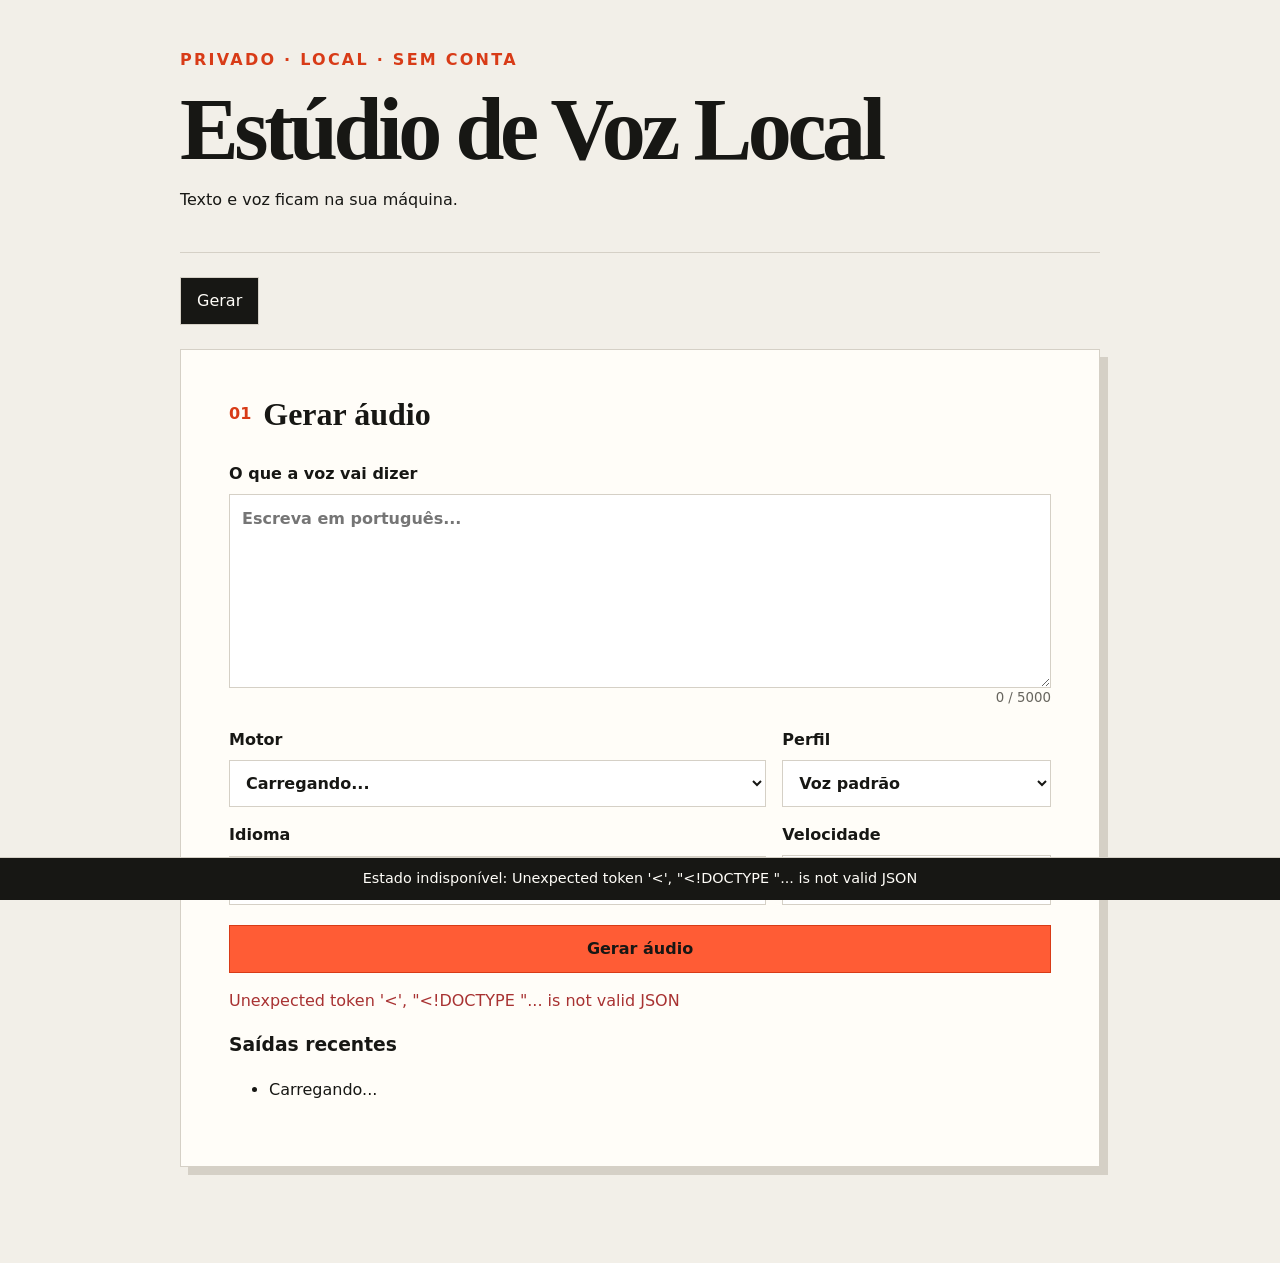
==== web/index.html @ 461edc75 "feat(fatia 1): gerar audio com escolha de motor" ====
<!doctype html>
<html lang="pt-BR">
  <head>
    <meta charset="utf-8">
    <meta name="viewport" content="width=device-width, initial-scale=1">
    <title>Estúdio de Voz Local</title>
    <link rel="stylesheet" href="/web/estilo.css">
  </head>
  <body>
    <main>
      <header>
        <p class="rotulo">PRIVADO · LOCAL · SEM CONTA</p>
        <h1>Estúdio de Voz Local</h1>
        <p>Texto e voz ficam na sua máquina.</p>
      </header>
      <nav id="navegacao" aria-label="Áreas do estúdio"></nav>
      <div id="areas"></div>
    </main>
    <footer id="rodape">Consultando o estado da máquina...</footer>
    <script>window.AREAS = window.AREAS || {};</script>
    <script src="/web/gerar.js" defer></script>
    <script src="/web/app.js" defer></script>
  </body>
</html>
---- web/estilo.css ----
:root {
  --fundo: #f2efe8;
  --papel: #fffdf8;
  --texto: #171714;
  --muted: #68665f;
  --linha: #d5d0c6;
  --destaque: #ff5c35;
  --destaque-escuro: #d83b17;
  --ok: #237a57;
  --erro: #a83232;
}

* { box-sizing: border-box; }
body { margin: 0; background: var(--fundo); color: var(--texto); font: 16px/1.5 system-ui, sans-serif; }
main { width: min(920px, calc(100% - 32px)); margin: 48px auto 96px; }
header { border-bottom: 1px solid var(--linha); padding-bottom: 24px; }
h1 { margin: 4px 0; font: 700 clamp(2.4rem, 8vw, 5.5rem)/.95 Georgia, serif; letter-spacing: -.05em; }
h2 { margin: 0; font: 700 2rem/1 Georgia, serif; }
.rotulo { color: var(--destaque-escuro); font-weight: 800; letter-spacing: .14em; }
nav { display: flex; gap: 8px; margin: 24px 0; overflow-x: auto; }
button { border: 1px solid var(--linha); background: transparent; padding: 11px 16px; cursor: pointer; font: inherit; }
nav button.ativo { background: var(--texto); color: var(--papel); }
.painel { background: var(--papel); border: 1px solid var(--linha); padding: clamp(20px, 5vw, 48px); box-shadow: 8px 8px 0 var(--linha); }
.titulo-area { display: flex; align-items: center; gap: 12px; margin-bottom: 32px; }
.titulo-area span { color: var(--destaque-escuro); font-weight: 800; }
label { display: grid; gap: 8px; font-weight: 700; }
textarea, select, input { width: 100%; border: 1px solid var(--linha); background: white; color: var(--texto); padding: 12px; font: inherit; }
textarea:focus, select:focus, input:focus, button:focus { outline: 3px solid color-mix(in srgb, var(--destaque) 35%, transparent); outline-offset: 2px; }
.linha { display: flex; justify-content: flex-end; color: var(--muted); }
.grade { display: grid; grid-template-columns: 2fr 1fr; gap: 16px; margin: 20px 0; }
.primario { width: 100%; border-color: var(--destaque-escuro); background: var(--destaque); color: var(--texto); font-weight: 800; }
.primario:disabled { opacity: .5; cursor: wait; }
audio { width: 100%; margin-top: 16px; }
#saidas { padding: 0; list-style: none; color: var(--muted); }
footer { position: fixed; inset: auto 0 0; border-top: 1px solid var(--linha); background: var(--texto); color: var(--papel); padding: 10px 24px; text-align: center; font-size: .9rem; }
.erro { color: var(--erro); }
.ok { color: var(--ok); }
@media (max-width: 600px) { .grade { grid-template-columns: 1fr; } main { margin-top: 24px; } }
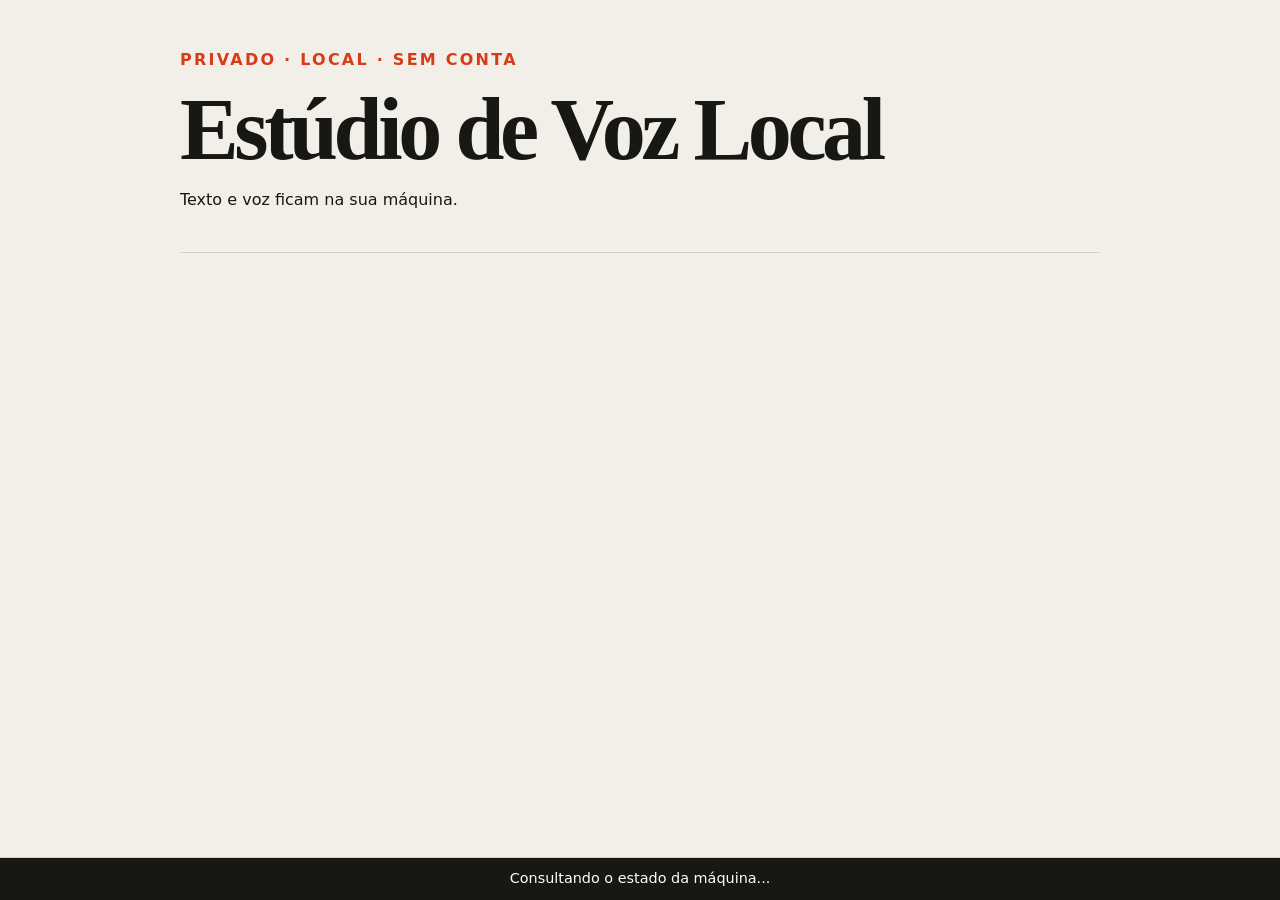
==== commit 657fb86e: "feat(integracao): liga os cinco routers das fatias e monta a tela unica com as sete areas" ====
--- a/web/index.html
+++ b/web/index.html
@@ -5,6 +5,7 @@
     <meta name="viewport" content="width=device-width, initial-scale=1">
     <title>Estúdio de Voz Local</title>
     <link rel="stylesheet" href="/web/estilo.css">
+    <link rel="stylesheet" href="/web/estilo-config.css">
   </head>
   <body>
     <main>
@@ -17,8 +18,14 @@
       <div id="areas"></div>
     </main>
     <footer id="rodape">Consultando o estado da máquina...</footer>
-    <script>window.AREAS = window.AREAS || {};</script>
+    <script>window.AREAS = window.AREAS || [];</script>
     <script src="/web/gerar.js" defer></script>
+    <script src="/web/clonar.js" defer></script>
+    <script src="/web/comparar.js" defer></script>
+    <script src="/web/desenhar.js" defer></script>
+    <script src="/web/transcrever.js" defer></script>
+    <script src="/web/agente.js" defer></script>
+    <script src="/web/config.js" defer></script>
     <script src="/web/app.js" defer></script>
   </body>
 </html>
--- a/web/estilo-config.css
+++ b/web/estilo-config.css
@@ -0,0 +1,49 @@
+.area-config {
+  display: grid;
+  gap: 1.25rem;
+}
+
+.config-grade {
+  display: grid;
+  grid-template-columns: repeat(auto-fit, minmax(13rem, 1fr));
+  gap: 0.75rem;
+}
+
+.config-grade > div,
+.config-licencas {
+  padding: 1rem;
+  border: 1px solid currentColor;
+  border-radius: 0.75rem;
+}
+
+.config-grade span,
+.config-grade strong {
+  display: block;
+}
+
+.config-grade span {
+  margin-bottom: 0.35rem;
+  opacity: 0.72;
+}
+
+.config-abrir {
+  width: 100%;
+  min-height: 3.5rem;
+  padding: 1rem;
+  border: 0;
+  border-radius: 0.75rem;
+  font: inherit;
+  font-weight: 800;
+  cursor: pointer;
+}
+
+.config-aviso,
+.config-licencas p {
+  margin: 0;
+}
+
+.config-lista-licencas {
+  display: grid;
+  gap: 0.5rem;
+  margin-bottom: 1rem;
+}
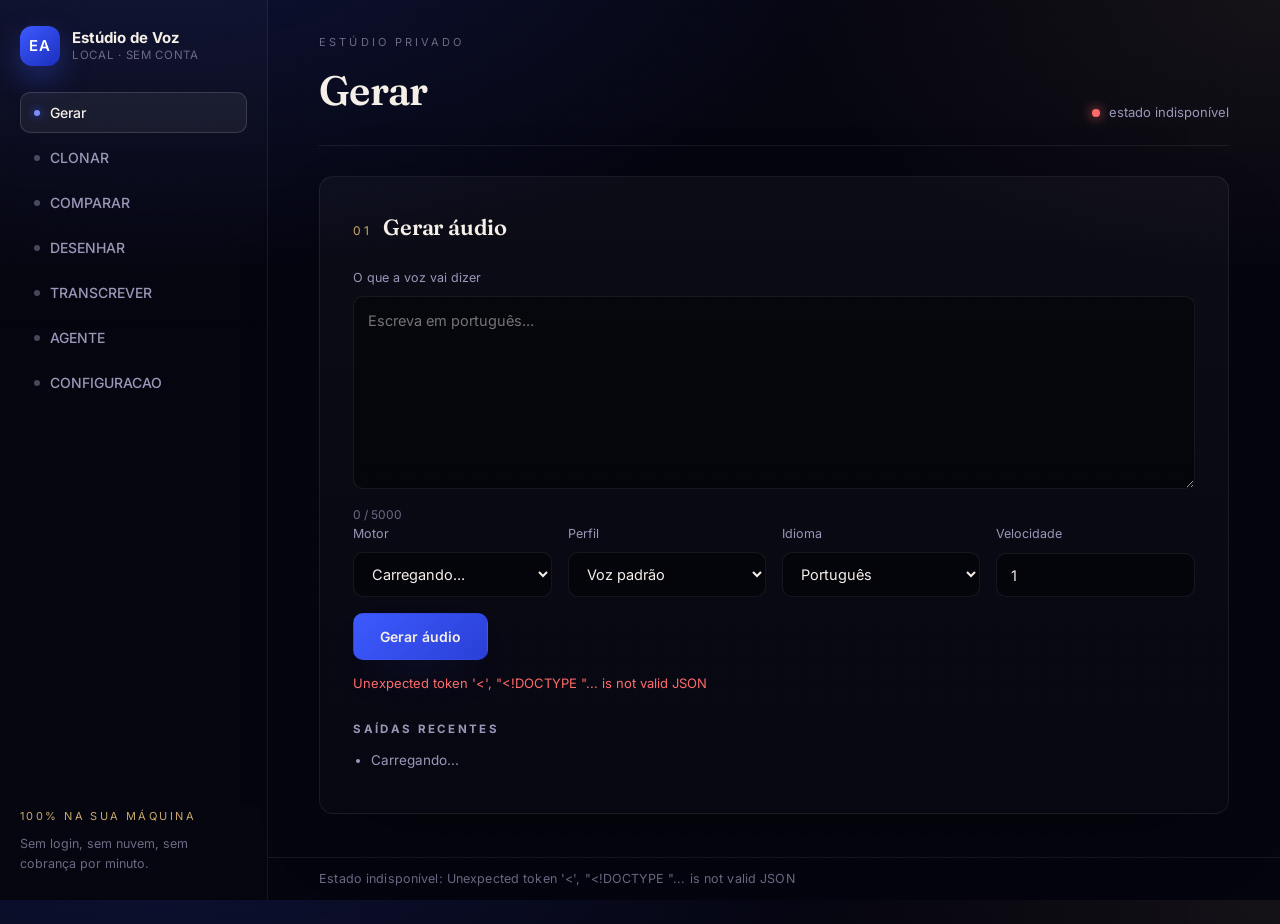
==== commit 21b8f5be: "feat(interface): visual de estudio escuro e lista de vozes clonadas no gerar" ====
--- a/web/index.html
+++ b/web/index.html
@@ -4,20 +4,40 @@
     <meta charset="utf-8">
     <meta name="viewport" content="width=device-width, initial-scale=1">
     <title>Estúdio de Voz Local</title>
+    <link rel="preconnect" href="https://fonts.googleapis.com">
+    <link rel="stylesheet" href="https://fonts.googleapis.com/css2?family=Fraunces:opsz,wght@9..144,600;9..144,800&family=Inter:wght@400;500;600&display=swap">
     <link rel="stylesheet" href="/web/estilo.css">
     <link rel="stylesheet" href="/web/estilo-config.css">
   </head>
   <body>
-    <main>
-      <header>
-        <p class="rotulo">PRIVADO · LOCAL · SEM CONTA</p>
-        <h1>Estúdio de Voz Local</h1>
-        <p>Texto e voz ficam na sua máquina.</p>
-      </header>
-      <nav id="navegacao" aria-label="Áreas do estúdio"></nav>
-      <div id="areas"></div>
-    </main>
-    <footer id="rodape">Consultando o estado da máquina...</footer>
+    <div class="estudio">
+      <aside class="lateral">
+        <div class="marca">
+          <span class="marca-simbolo">EA</span>
+          <span class="marca-texto"><strong>Estúdio de Voz</strong><small>local · sem conta</small></span>
+        </div>
+        <nav id="navegacao" aria-label="Áreas do estúdio" class="menu"></nav>
+        <div class="lateral-rodape">
+          <p class="selo">100% na sua máquina</p>
+          <p class="lateral-nota">Sem login, sem nuvem, sem cobrança por minuto.</p>
+        </div>
+      </aside>
+
+      <main class="conteudo">
+        <header class="topo">
+          <div>
+            <p class="rotulo">ESTÚDIO PRIVADO</p>
+            <h1 id="titulo-area">Gerar áudio</h1>
+          </div>
+          <div class="topo-status">
+            <span class="ponto" id="ponto-base" aria-hidden="true"></span>
+            <span id="resumo-status">Consultando o estado da máquina...</span>
+          </div>
+        </header>
+        <div id="areas"></div>
+      </main>
+    </div>
+    <footer id="rodape" class="rodape">Consultando o estado da máquina...</footer>
     <script>window.AREAS = window.AREAS || [];</script>
     <script src="/web/gerar.js" defer></script>
     <script src="/web/clonar.js" defer></script>
--- a/web/estilo.css
+++ b/web/estilo.css
@@ -1,38 +1,319 @@
+/* Estúdio de Voz Local · interface escura de estúdio (padrão ElevenLabs)
+   Assinatura visual: fundo navy profundo, acento azul elétrico, detalhe dourado, serifa de display. */
+
 :root {
-  --fundo: #f2efe8;
-  --papel: #fffdf8;
-  --texto: #171714;
-  --muted: #68665f;
-  --linha: #d5d0c6;
-  --destaque: #ff5c35;
-  --destaque-escuro: #d83b17;
-  --ok: #237a57;
-  --erro: #a83232;
+  --fundo: #050510;
+  --fundo-painel: #0b0b1a;
+  --fundo-cartao: rgba(255, 255, 255, 0.035);
+  --fundo-cartao-alto: rgba(255, 255, 255, 0.06);
+  --texto: #f5efe8;
+  --texto-fraco: #9a97b8;
+  --texto-tenue: #6c6a85;
+  --acento: #3d5afe;
+  --acento-claro: #7d8cff;
+  --dourado: #c9a86b;
+  --borda: rgba(255, 255, 255, 0.07);
+  --borda-forte: rgba(255, 255, 255, 0.14);
+  --sucesso: #35c48a;
+  --erro: #ff6b6b;
+  --raio: 14px;
+  --raio-pequeno: 10px;
+  --ease: cubic-bezier(0.16, 1, 0.3, 1);
+  --display: "Fraunces", "Iowan Old Style", Georgia, serif;
+  --corpo: "Inter", -apple-system, "Segoe UI", system-ui, sans-serif;
 }
 
 * { box-sizing: border-box; }
-body { margin: 0; background: var(--fundo); color: var(--texto); font: 16px/1.5 system-ui, sans-serif; }
-main { width: min(920px, calc(100% - 32px)); margin: 48px auto 96px; }
-header { border-bottom: 1px solid var(--linha); padding-bottom: 24px; }
-h1 { margin: 4px 0; font: 700 clamp(2.4rem, 8vw, 5.5rem)/.95 Georgia, serif; letter-spacing: -.05em; }
-h2 { margin: 0; font: 700 2rem/1 Georgia, serif; }
-.rotulo { color: var(--destaque-escuro); font-weight: 800; letter-spacing: .14em; }
-nav { display: flex; gap: 8px; margin: 24px 0; overflow-x: auto; }
-button { border: 1px solid var(--linha); background: transparent; padding: 11px 16px; cursor: pointer; font: inherit; }
-nav button.ativo { background: var(--texto); color: var(--papel); }
-.painel { background: var(--papel); border: 1px solid var(--linha); padding: clamp(20px, 5vw, 48px); box-shadow: 8px 8px 0 var(--linha); }
-.titulo-area { display: flex; align-items: center; gap: 12px; margin-bottom: 32px; }
-.titulo-area span { color: var(--destaque-escuro); font-weight: 800; }
-label { display: grid; gap: 8px; font-weight: 700; }
-textarea, select, input { width: 100%; border: 1px solid var(--linha); background: white; color: var(--texto); padding: 12px; font: inherit; }
-textarea:focus, select:focus, input:focus, button:focus { outline: 3px solid color-mix(in srgb, var(--destaque) 35%, transparent); outline-offset: 2px; }
-.linha { display: flex; justify-content: flex-end; color: var(--muted); }
-.grade { display: grid; grid-template-columns: 2fr 1fr; gap: 16px; margin: 20px 0; }
-.primario { width: 100%; border-color: var(--destaque-escuro); background: var(--destaque); color: var(--texto); font-weight: 800; }
-.primario:disabled { opacity: .5; cursor: wait; }
-audio { width: 100%; margin-top: 16px; }
-#saidas { padding: 0; list-style: none; color: var(--muted); }
-footer { position: fixed; inset: auto 0 0; border-top: 1px solid var(--linha); background: var(--texto); color: var(--papel); padding: 10px 24px; text-align: center; font-size: .9rem; }
-.erro { color: var(--erro); }
-.ok { color: var(--ok); }
-@media (max-width: 600px) { .grade { grid-template-columns: 1fr; } main { margin-top: 24px; } }
+
+/* O atributo hidden tem que vencer qualquer display definido pelas areas (o painel de config usa grid). */
+[hidden] { display: none !important; }
+
+html, body { height: 100%; }
+
+body {
+  margin: 0;
+  background:
+    radial-gradient(1200px 600px at 12% -10%, rgba(61, 90, 254, 0.16), transparent 60%),
+    radial-gradient(900px 500px at 100% 0%, rgba(201, 168, 107, 0.08), transparent 55%),
+    var(--fundo);
+  color: var(--texto);
+  font-family: var(--corpo);
+  font-size: 15px;
+  line-height: 1.6;
+  -webkit-font-smoothing: antialiased;
+}
+
+body::after {
+  content: "";
+  position: fixed;
+  inset: 0;
+  pointer-events: none;
+  opacity: 0.35;
+  background-image: radial-gradient(rgba(255, 255, 255, 0.045) 1px, transparent 1px);
+  background-size: 3px 3px;
+  z-index: 0;
+}
+
+.estudio {
+  position: relative;
+  z-index: 1;
+  display: grid;
+  grid-template-columns: 268px minmax(0, 1fr);
+  min-height: 100vh;
+}
+
+/* ---------- lateral ---------- */
+
+.lateral {
+  display: flex;
+  flex-direction: column;
+  gap: 26px;
+  padding: 26px 20px;
+  border-right: 1px solid var(--borda);
+  background: linear-gradient(180deg, rgba(255, 255, 255, 0.022), transparent 40%);
+  position: sticky;
+  top: 0;
+  height: 100vh;
+}
+
+.marca { display: flex; align-items: center; gap: 12px; }
+
+.marca-simbolo {
+  width: 40px;
+  height: 40px;
+  display: grid;
+  place-items: center;
+  border-radius: 12px;
+  background: linear-gradient(140deg, var(--acento), #1b2fbf);
+  color: #fff;
+  font-weight: 600;
+  letter-spacing: 0.04em;
+  box-shadow: 0 12px 30px rgba(61, 90, 254, 0.35);
+}
+
+.marca-texto { display: flex; flex-direction: column; line-height: 1.25; }
+.marca-texto strong { font-size: 15px; }
+.marca-texto small { color: var(--texto-tenue); font-size: 11.5px; letter-spacing: 0.06em; text-transform: uppercase; }
+
+.menu { display: flex; flex-direction: column; gap: 4px; }
+
+.menu button {
+  appearance: none;
+  border: 1px solid transparent;
+  background: transparent;
+  color: var(--texto-fraco);
+  font-family: inherit;
+  font-size: 14px;
+  text-align: left;
+  padding: 11px 13px;
+  border-radius: var(--raio-pequeno);
+  cursor: pointer;
+  display: flex;
+  align-items: center;
+  gap: 10px;
+  transition: background 0.25s var(--ease), color 0.25s var(--ease), border-color 0.25s var(--ease);
+}
+
+.menu button::before {
+  content: "";
+  width: 6px;
+  height: 6px;
+  border-radius: 50%;
+  background: currentColor;
+  opacity: 0.45;
+}
+
+.menu button:hover { background: var(--fundo-cartao); color: var(--texto); }
+
+.menu button.ativo {
+  background: var(--fundo-cartao-alto);
+  border-color: var(--borda-forte);
+  color: var(--texto);
+}
+
+.menu button.ativo::before { background: var(--acento-claro); opacity: 1; box-shadow: 0 0 10px var(--acento); }
+
+.lateral-rodape { margin-top: auto; display: grid; gap: 8px; }
+.selo {
+  margin: 0;
+  font-size: 11px;
+  letter-spacing: 0.22em;
+  text-transform: uppercase;
+  color: var(--dourado);
+}
+.lateral-nota { margin: 0; color: var(--texto-tenue); font-size: 12.5px; }
+
+/* ---------- conteudo ---------- */
+
+.conteudo { padding: 34px clamp(22px, 4vw, 56px) 110px; min-width: 0; }
+
+.topo {
+  display: flex;
+  align-items: flex-end;
+  justify-content: space-between;
+  gap: 20px;
+  padding-bottom: 22px;
+  margin-bottom: 30px;
+  border-bottom: 1px solid var(--borda);
+}
+
+.rotulo {
+  margin: 0 0 6px;
+  font-size: 11px;
+  letter-spacing: 0.28em;
+  text-transform: uppercase;
+  color: var(--texto-tenue);
+}
+
+h1 {
+  font-family: var(--display);
+  font-size: clamp(30px, 3.2vw, 44px);
+  font-weight: 600;
+  letter-spacing: -0.02em;
+  margin: 0;
+}
+
+h2 { font-family: var(--display); font-weight: 600; letter-spacing: -0.01em; font-size: 22px; margin: 0 0 18px; }
+h3 { font-size: 15px; letter-spacing: 0.02em; margin: 26px 0 12px; color: var(--texto-fraco); text-transform: uppercase; font-size: 11.5px; letter-spacing: 0.2em; }
+
+.topo-status { display: flex; align-items: center; gap: 9px; color: var(--texto-fraco); font-size: 13px; white-space: nowrap; }
+.ponto { width: 8px; height: 8px; border-radius: 50%; background: var(--sucesso); box-shadow: 0 0 12px currentColor; }
+.ponto.erro { background: var(--erro); }
+
+.painel {
+  background: linear-gradient(180deg, rgba(255, 255, 255, 0.03), rgba(255, 255, 255, 0.012));
+  border: 1px solid var(--borda);
+  border-radius: var(--raio);
+  padding: clamp(22px, 2.6vw, 34px);
+  box-shadow: 0 30px 80px -40px rgba(0, 0, 0, 0.9);
+}
+
+.titulo-area { display: flex; align-items: baseline; gap: 12px; margin-bottom: 22px; }
+.titulo-area span { color: var(--dourado); font-size: 12px; letter-spacing: 0.2em; }
+.titulo-area h2 { margin: 0; }
+
+/* ---------- formularios ---------- */
+
+label { display: grid; gap: 8px; font-size: 12.5px; color: var(--texto-fraco); margin-bottom: 16px; }
+
+input, select, textarea {
+  width: 100%;
+  background: rgba(0, 0, 0, 0.42);
+  border: 1px solid var(--borda);
+  border-radius: var(--raio-pequeno);
+  color: var(--texto);
+  font-family: inherit;
+  font-size: 14.5px;
+  padding: 12px 14px;
+  transition: border-color 0.2s var(--ease), box-shadow 0.25s var(--ease), background 0.2s var(--ease);
+}
+
+textarea { resize: vertical; min-height: 96px; line-height: 1.65; }
+
+input:hover, select:hover, textarea:hover { border-color: var(--borda-forte); }
+
+input:focus, select:focus, textarea:focus {
+  outline: none;
+  border-color: var(--acento);
+  background: rgba(5, 5, 16, 0.7);
+  box-shadow: 0 0 0 4px rgba(61, 90, 254, 0.18);
+}
+
+input[type="checkbox"] { width: 18px; height: 18px; accent-color: var(--acento); }
+input[type="range"] { padding: 0; }
+
+button {
+  font-family: inherit;
+  font-size: 14px;
+  font-weight: 500;
+  color: var(--texto);
+  background: var(--fundo-cartao-alto);
+  border: 1px solid var(--borda-forte);
+  border-radius: var(--raio-pequeno);
+  padding: 12px 20px;
+  cursor: pointer;
+  transition: transform 0.2s var(--ease), background 0.25s var(--ease), box-shadow 0.3s var(--ease), border-color 0.2s var(--ease);
+}
+
+button:hover { background: rgba(255, 255, 255, 0.1); transform: translateY(-1px); }
+button:active { transform: translateY(0); }
+button:disabled { opacity: 0.45; cursor: not-allowed; transform: none; }
+
+/* Ação principal de cada área: o botão grande e azul, no padrão do estúdio. */
+button.primario,
+button[type="submit"],
+#comparar-gerar,
+#agente-ligar {
+  background: linear-gradient(135deg, var(--acento), #2a3fd6);
+  border-color: transparent;
+  font-weight: 600;
+  padding: 14px 26px;
+  box-shadow: 0 18px 44px -22px rgba(61, 90, 254, 0.95);
+}
+
+button.primario:hover,
+button[type="submit"]:hover,
+#comparar-gerar:hover,
+#agente-ligar:hover {
+  background: linear-gradient(135deg, var(--acento-claro), var(--acento));
+  box-shadow: 0 22px 52px -20px rgba(61, 90, 254, 1);
+}
+
+.grid, .grade { display: grid; grid-template-columns: repeat(auto-fit, minmax(190px, 1fr)); gap: 16px; }
+.linha { display: flex; align-items: center; justify-content: space-between; gap: 12px; }
+
+small, .ajuda { color: var(--texto-tenue); font-size: 12px; }
+
+/* ---------- audios, listas e tabelas ---------- */
+
+audio { width: 100%; margin: 12px 0; filter: invert(0.92) hue-rotate(180deg); border-radius: 999px; }
+
+ul, ol { margin: 0; padding-left: 18px; color: var(--texto-fraco); }
+li { margin-bottom: 8px; font-size: 13.5px; }
+li strong, li a { color: var(--texto); }
+
+table { width: 100%; border-collapse: collapse; margin-top: 14px; font-size: 13.5px; }
+th, td { text-align: left; padding: 11px 12px; border-bottom: 1px solid var(--borda); }
+th { color: var(--texto-tenue); font-weight: 500; font-size: 11.5px; letter-spacing: 0.14em; text-transform: uppercase; }
+tr:hover td { background: rgba(255, 255, 255, 0.02); }
+
+[role="status"], .status { color: var(--texto-fraco); font-size: 13px; min-height: 20px; }
+[role="status"].erro, .erro { color: var(--erro); }
+[role="status"].ok, .ok { color: var(--sucesso); }
+
+/* ---------- rodape ---------- */
+
+.rodape {
+  position: fixed;
+  left: 268px;
+  right: 0;
+  bottom: 0;
+  padding: 11px clamp(22px, 4vw, 56px);
+  background: rgba(5, 5, 16, 0.86);
+  backdrop-filter: blur(14px);
+  border-top: 1px solid var(--borda);
+  color: var(--texto-tenue);
+  font-size: 12.5px;
+  letter-spacing: 0.01em;
+}
+
+/* ---------- detalhes ---------- */
+
+::selection { background: rgba(61, 90, 254, 0.4); }
+::-webkit-scrollbar { width: 6px; height: 6px; }
+::-webkit-scrollbar-track { background: transparent; }
+::-webkit-scrollbar-thumb { background: rgba(255, 255, 255, 0.14); border-radius: 999px; }
+::-webkit-scrollbar-thumb:hover { background: rgba(255, 255, 255, 0.26); }
+
+@media (max-width: 900px) {
+  .estudio { grid-template-columns: 1fr; }
+  .lateral { position: static; height: auto; border-right: none; border-bottom: 1px solid var(--borda); }
+  .menu { flex-direction: row; overflow-x: auto; }
+  .menu button::before { display: none; }
+  .rodape { left: 0; }
+  .topo { align-items: flex-start; flex-direction: column; gap: 10px; }
+}
+
+@media (prefers-reduced-motion: reduce) {
+  * { transition: none !important; animation: none !important; }
+}
--- a/web/estilo-config.css
+++ b/web/estilo-config.css
@@ -1,49 +1,59 @@
-.area-config {
-  display: grid;
-  gap: 1.25rem;
-}
+/* Painel de configuração no mesmo padrão escuro do estúdio. */
+
+.area-config { display: grid; gap: 22px; }
 
 .config-grade {
   display: grid;
-  grid-template-columns: repeat(auto-fit, minmax(13rem, 1fr));
-  gap: 0.75rem;
+  grid-template-columns: repeat(auto-fit, minmax(200px, 1fr));
+  gap: 14px;
 }
 
-.config-grade > div,
-.config-licencas {
-  padding: 1rem;
-  border: 1px solid currentColor;
-  border-radius: 0.75rem;
+.config-grade > div {
+  background: var(--fundo-cartao);
+  border: 1px solid var(--borda);
+  border-radius: var(--raio-pequeno);
+  padding: 16px;
+  transition: border-color 0.25s var(--ease), transform 0.25s var(--ease);
 }
 
+.config-grade > div:hover { border-color: var(--borda-forte); transform: translateY(-2px); }
+
 .config-grade span,
-.config-grade strong {
-  display: block;
+.config-grade strong { display: block; }
+
+.config-grade span {
+  margin-bottom: 6px;
+  color: var(--texto-tenue);
+  font-size: 11px;
+  letter-spacing: 0.16em;
+  text-transform: uppercase;
 }
 
-.config-grade span {
-  margin-bottom: 0.35rem;
-  opacity: 0.72;
-}
+.config-grade strong { font-size: 15px; word-break: break-word; }
 
 .config-abrir {
   width: 100%;
-  min-height: 3.5rem;
-  padding: 1rem;
+  min-height: 52px;
+  background: linear-gradient(135deg, var(--acento), #2a3fd6);
   border: 0;
-  border-radius: 0.75rem;
-  font: inherit;
-  font-weight: 800;
-  cursor: pointer;
+  color: #fff;
+  font-weight: 600;
+  letter-spacing: 0.02em;
+  box-shadow: 0 18px 44px -20px rgba(61, 90, 254, 0.9);
 }
 
 .config-aviso,
-.config-licencas p {
-  margin: 0;
+.config-licencas p { margin: 0; color: var(--texto-tenue); font-size: 12.5px; }
+
+.config-licencas {
+  background: var(--fundo-cartao);
+  border: 1px solid var(--borda);
+  border-radius: var(--raio-pequeno);
+  padding: 20px;
 }
 
-.config-lista-licencas {
-  display: grid;
-  gap: 0.5rem;
-  margin-bottom: 1rem;
-}
+.config-licencas h3 { margin-top: 0; }
+
+.config-lista-licencas { display: grid; gap: 10px; margin-bottom: 14px; }
+.config-lista-licencas p { color: var(--texto-fraco); }
+.config-lista-licencas strong { color: var(--texto); }
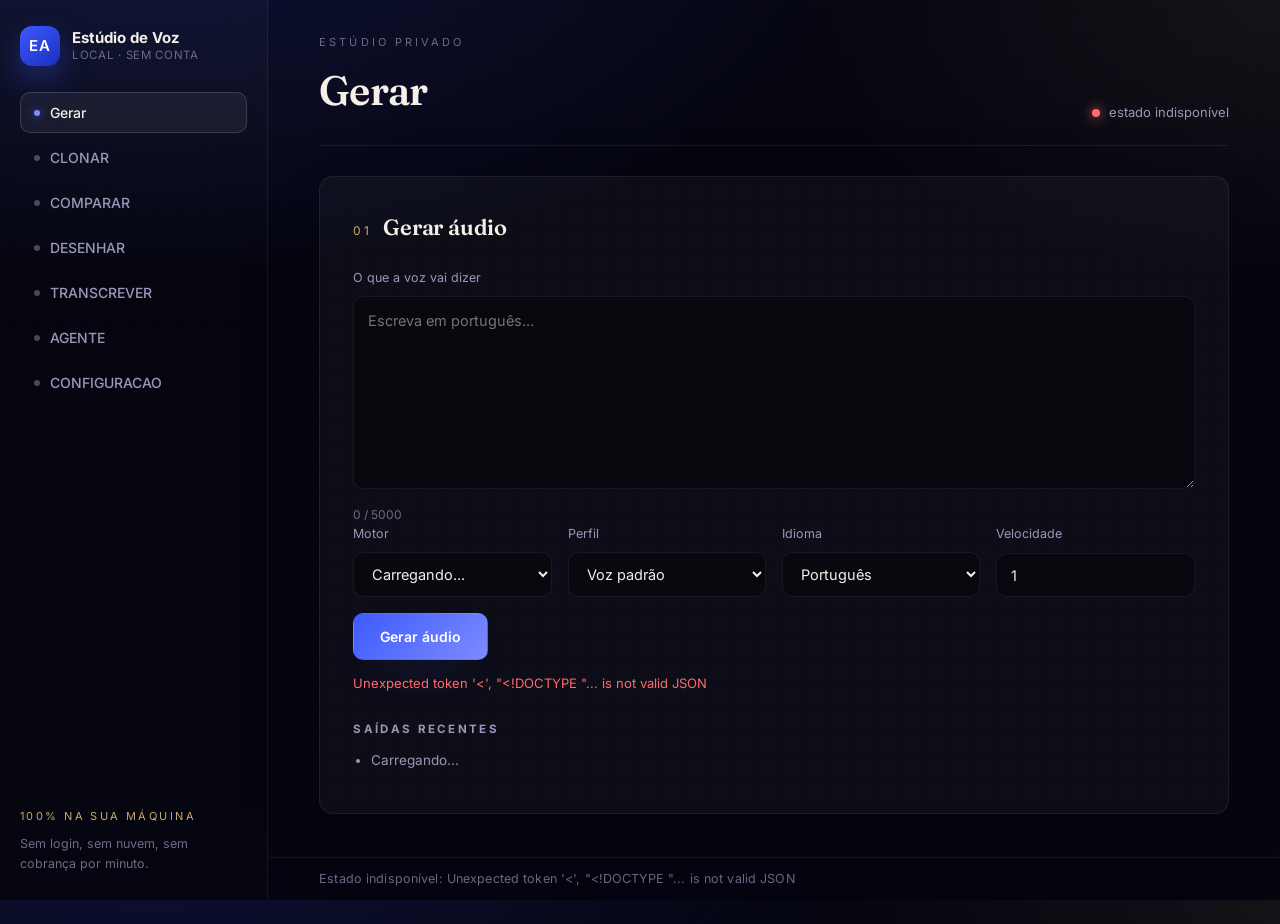
==== commit 6bc3fd72: "feat(interface): cria casca e sistema visual" ====
--- a/web/index.html
+++ b/web/index.html
@@ -1,5 +1,5 @@
 <!doctype html>
-<html lang="pt-BR">
+<html lang="pt-BR" data-tema="estudio">
   <head>
     <meta charset="utf-8">
     <meta name="viewport" content="width=device-width, initial-scale=1">
@@ -25,7 +25,8 @@
 
       <main class="conteudo">
         <header class="topo">
-          <div>
+          <button id="sanfona" class="sanfona" type="button" aria-label="Abrir menu" aria-controls="navegacao" aria-expanded="false">☰</button>
+          <div class="topo-titulo">
             <p class="rotulo">ESTÚDIO PRIVADO</p>
             <h1 id="titulo-area">Gerar áudio</h1>
           </div>
--- a/web/estilo.css
+++ b/web/estilo.css
@@ -1,11 +1,15 @@
 /* Estúdio de Voz Local · interface escura de estúdio (padrão ElevenLabs)
    Assinatura visual: fundo navy profundo, acento azul elétrico, detalhe dourado, serifa de display. */
 
-:root {
+:root,
+[data-tema="estudio"] {
   --fundo: #050510;
-  --fundo-painel: #0b0b1a;
-  --fundo-cartao: rgba(255, 255, 255, 0.035);
-  --fundo-cartao-alto: rgba(255, 255, 255, 0.06);
+  --painel: #0b0b1a;
+  --cartao: rgba(255, 255, 255, 0.035);
+  --cartao-alto: rgba(255, 255, 255, 0.06);
+  --fundo-painel: var(--painel);
+  --fundo-cartao: var(--cartao);
+  --fundo-cartao-alto: var(--cartao-alto);
   --texto: #f5efe8;
   --texto-fraco: #9a97b8;
   --texto-tenue: #6c6a85;
@@ -16,6 +20,11 @@
   --borda-forte: rgba(255, 255, 255, 0.14);
   --sucesso: #35c48a;
   --erro: #ff6b6b;
+  --campo: rgba(0, 0, 0, 0.42);
+  --foco: rgba(61, 90, 254, 0.22);
+  --sombra: rgba(0, 0, 0, 0.9);
+  --rodape-fundo: rgba(5, 5, 16, 0.88);
+  --scroll: rgba(255, 255, 255, 0.18);
   --raio: 14px;
   --raio-pequeno: 10px;
   --ease: cubic-bezier(0.16, 1, 0.3, 1);
@@ -23,6 +32,31 @@
   --corpo: "Inter", -apple-system, "Segoe UI", system-ui, sans-serif;
 }
 
+[data-tema="papel"] {
+  --fundo: #fdfcfc;
+  --painel: #f5f3f1;
+  --cartao: #ffffff;
+  --cartao-alto: #f5f3f1;
+  --fundo-painel: var(--painel);
+  --fundo-cartao: var(--cartao);
+  --fundo-cartao-alto: var(--cartao-alto);
+  --texto: #0a0a0a;
+  --texto-fraco: #5b5b66;
+  --texto-tenue: #74747e;
+  --acento: #0a0a0a;
+  --acento-claro: #2b2b33;
+  --dourado: #7a5017;
+  --borda: rgba(0, 0, 0, 0.08);
+  --borda-forte: rgba(0, 0, 0, 0.16);
+  --sucesso: #087a50;
+  --erro: #b42318;
+  --campo: #ffffff;
+  --foco: rgba(10, 10, 10, 0.14);
+  --sombra: rgba(30, 25, 20, 0.2);
+  --rodape-fundo: rgba(253, 252, 252, 0.9);
+  --scroll: rgba(0, 0, 0, 0.22);
+}
+
 * { box-sizing: border-box; }
 
 /* O atributo hidden tem que vencer qualquer display definido pelas areas (o painel de config usa grid). */
@@ -33,8 +67,8 @@
 body {
   margin: 0;
   background:
-    radial-gradient(1200px 600px at 12% -10%, rgba(61, 90, 254, 0.16), transparent 60%),
-    radial-gradient(900px 500px at 100% 0%, rgba(201, 168, 107, 0.08), transparent 55%),
+    radial-gradient(1200px 600px at 12% -10%, color-mix(in srgb, var(--acento) 16%, transparent), transparent 60%),
+    radial-gradient(900px 500px at 100% 0%, color-mix(in srgb, var(--dourado) 8%, transparent), transparent 55%),
     var(--fundo);
   color: var(--texto);
   font-family: var(--corpo);
@@ -53,6 +87,8 @@
   background-size: 3px 3px;
   z-index: 0;
 }
+
+[data-tema="papel"] body::after { display: none; }
 
 .estudio {
   position: relative;
@@ -157,6 +193,16 @@
   border-bottom: 1px solid var(--borda);
 }
 
+.topo-titulo { margin-right: auto; }
+
+.sanfona {
+  display: none;
+  min-width: 42px;
+  padding: 9px 12px;
+  font-size: 19px;
+  line-height: 1;
+}
+
 .rotulo {
   margin: 0 0 6px;
   font-size: 11px;
@@ -181,11 +227,11 @@
 .ponto.erro { background: var(--erro); }
 
 .painel {
-  background: linear-gradient(180deg, rgba(255, 255, 255, 0.03), rgba(255, 255, 255, 0.012));
+  background: var(--cartao);
   border: 1px solid var(--borda);
   border-radius: var(--raio);
   padding: clamp(22px, 2.6vw, 34px);
-  box-shadow: 0 30px 80px -40px rgba(0, 0, 0, 0.9);
+  box-shadow: 0 30px 80px -40px var(--sombra);
 }
 
 .titulo-area { display: flex; align-items: baseline; gap: 12px; margin-bottom: 22px; }
@@ -198,7 +244,7 @@
 
 input, select, textarea {
   width: 100%;
-  background: rgba(0, 0, 0, 0.42);
+  background: var(--campo);
   border: 1px solid var(--borda);
   border-radius: var(--raio-pequeno);
   color: var(--texto);
@@ -215,8 +261,7 @@
 input:focus, select:focus, textarea:focus {
   outline: none;
   border-color: var(--acento);
-  background: rgba(5, 5, 16, 0.7);
-  box-shadow: 0 0 0 4px rgba(61, 90, 254, 0.18);
+  box-shadow: 0 0 0 4px var(--foco);
 }
 
 input[type="checkbox"] { width: 18px; height: 18px; accent-color: var(--acento); }
@@ -235,7 +280,7 @@
   transition: transform 0.2s var(--ease), background 0.25s var(--ease), box-shadow 0.3s var(--ease), border-color 0.2s var(--ease);
 }
 
-button:hover { background: rgba(255, 255, 255, 0.1); transform: translateY(-1px); }
+button:hover { background: color-mix(in srgb, var(--cartao-alto) 75%, var(--texto) 10%); transform: translateY(-1px); }
 button:active { transform: translateY(0); }
 button:disabled { opacity: 0.45; cursor: not-allowed; transform: none; }
 
@@ -244,8 +289,9 @@
 button[type="submit"],
 #comparar-gerar,
 #agente-ligar {
-  background: linear-gradient(135deg, var(--acento), #2a3fd6);
+  background: linear-gradient(135deg, var(--acento), var(--acento-claro));
   border-color: transparent;
+  color: #fff;
   font-weight: 600;
   padding: 14px 26px;
   box-shadow: 0 18px 44px -22px rgba(61, 90, 254, 0.95);
@@ -264,6 +310,199 @@
 
 small, .ajuda { color: var(--texto-tenue); font-size: 12px; }
 
+/* ---------- sistema de composicao ---------- */
+
+.compositor {
+  overflow: hidden;
+  background: var(--cartao);
+  border: 1px solid var(--borda);
+  border-radius: 20px;
+  box-shadow: 0 24px 60px -36px var(--sombra);
+}
+
+.compositor > textarea,
+.compositor textarea[data-campo="texto"] {
+  min-height: 320px;
+  padding: 26px;
+  border: 0;
+  border-radius: 0;
+  background: transparent;
+  font-size: clamp(17px, 2vw, 21px);
+}
+
+.abas {
+  display: flex;
+  gap: 4px;
+  padding: 10px;
+  overflow-x: auto;
+  border-bottom: 1px solid var(--borda);
+}
+
+.aba {
+  flex: 0 0 auto;
+  border-color: transparent;
+  background: transparent;
+  color: var(--texto-fraco);
+}
+
+.aba.ativa,
+.aba[aria-selected="true"] {
+  border-color: var(--borda);
+  background: var(--painel);
+  color: var(--texto);
+}
+
+.pilulas,
+.pílulas {
+  display: flex;
+  flex-wrap: wrap;
+  gap: 8px;
+  padding: 12px 20px;
+}
+
+.pilula,
+.pílula {
+  padding: 8px 12px;
+  border-radius: 999px;
+  background: var(--painel);
+  color: var(--texto-fraco);
+  font-size: 12.5px;
+}
+
+.linha-acao {
+  display: flex;
+  align-items: center;
+  gap: 8px;
+  padding: 12px 16px;
+  border-top: 1px solid var(--borda);
+}
+
+.linha-acao > :last-child { margin-left: auto; }
+
+.chip {
+  display: inline-flex;
+  align-items: center;
+  gap: 8px;
+  min-height: 38px;
+  padding: 8px 11px;
+  border: 1px solid var(--borda);
+  border-radius: 999px;
+  background: transparent;
+  color: var(--texto-fraco);
+}
+
+.chip img,
+.chip .avatar { width: 22px; height: 22px; border-radius: 50%; object-fit: cover; }
+
+.pastilha {
+  display: inline-flex;
+  align-items: center;
+  min-height: 20px;
+  padding: 2px 7px;
+  border: 1px solid var(--borda-forte);
+  border-radius: 999px;
+  color: var(--texto-fraco);
+  font-size: 10px;
+  line-height: 1;
+  text-transform: uppercase;
+  letter-spacing: 0.08em;
+}
+
+.rail {
+  display: grid;
+  grid-template-columns: minmax(0, 1fr) 340px;
+  gap: 20px;
+  align-items: start;
+}
+
+.rail > aside,
+.rail > .ajustes {
+  padding: 20px;
+  border: 1px solid var(--borda);
+  border-radius: 16px;
+  background: var(--painel);
+}
+
+.campo-rotulo {
+  color: var(--texto-tenue);
+  font-size: 10.5px;
+  font-weight: 600;
+  letter-spacing: 0.16em;
+  text-transform: uppercase;
+}
+
+.slider { display: grid; grid-template-columns: auto 1fr auto; align-items: center; gap: 10px; }
+.slider input[type="range"] { grid-column: 1 / -1; accent-color: var(--acento); }
+.slider small:last-child { text-align: right; }
+
+.duplo,
+.grade-cartoes {
+  display: grid;
+  grid-template-columns: repeat(2, minmax(0, 1fr));
+  gap: 14px;
+}
+
+.grade-cartoes { grid-template-columns: repeat(auto-fit, minmax(190px, 1fr)); }
+
+.grade-cartoes > *,
+.player {
+  padding: 16px;
+  border: 1px solid var(--borda);
+  border-radius: 14px;
+  background: var(--cartao);
+}
+
+.player { display: flex; align-items: center; gap: 12px; }
+.player audio { flex: 1; min-width: 120px; margin: 0; }
+.player > button:first-child { width: 42px; height: 42px; padding: 0; border-radius: 50%; }
+
+.onda {
+  display: flex;
+  align-items: center;
+  gap: 2px;
+  min-width: 120px;
+  height: 42px;
+}
+
+.onda > * { flex: 1; min-width: 2px; height: 35%; border-radius: 999px; background: var(--acento-claro); }
+
+.solte {
+  display: grid;
+  place-items: center;
+  min-height: 180px;
+  padding: 30px;
+  border: 1px dashed var(--borda-forte);
+  border-radius: 16px;
+  background: var(--painel);
+  color: var(--texto-fraco);
+  text-align: center;
+}
+
+.solte:hover,
+.solte.arrastando { border-color: var(--acento); color: var(--texto); }
+
+.vazio {
+  display: grid;
+  place-items: center;
+  min-height: 150px;
+  padding: 24px;
+  color: var(--texto-fraco);
+  text-align: center;
+}
+
+.aviso {
+  padding: 11px 13px;
+  border: 1px solid color-mix(in srgb, var(--erro) 35%, transparent);
+  border-radius: 10px;
+  background: color-mix(in srgb, var(--erro) 8%, transparent);
+  color: var(--erro);
+}
+
+:where(a, button, input, select, textarea, [tabindex]):focus-visible {
+  outline: 3px solid var(--acento-claro);
+  outline-offset: 3px;
+}
+
 /* ---------- audios, listas e tabelas ---------- */
 
 audio { width: 100%; margin: 12px 0; filter: invert(0.92) hue-rotate(180deg); border-radius: 999px; }
@@ -289,7 +528,7 @@
   right: 0;
   bottom: 0;
   padding: 11px clamp(22px, 4vw, 56px);
-  background: rgba(5, 5, 16, 0.86);
+  background: var(--rodape-fundo);
   backdrop-filter: blur(14px);
   border-top: 1px solid var(--borda);
   color: var(--texto-tenue);
@@ -300,18 +539,42 @@
 /* ---------- detalhes ---------- */
 
 ::selection { background: rgba(61, 90, 254, 0.4); }
+* { scrollbar-width: thin; scrollbar-color: var(--scroll) transparent; }
 ::-webkit-scrollbar { width: 6px; height: 6px; }
 ::-webkit-scrollbar-track { background: transparent; }
-::-webkit-scrollbar-thumb { background: rgba(255, 255, 255, 0.14); border-radius: 999px; }
-::-webkit-scrollbar-thumb:hover { background: rgba(255, 255, 255, 0.26); }
+::-webkit-scrollbar-thumb { background: var(--scroll); border-radius: 999px; }
+::-webkit-scrollbar-thumb:hover { background: var(--texto-tenue); }
+
+[data-tema="papel"] audio { filter: none; }
 
 @media (max-width: 900px) {
   .estudio { grid-template-columns: 1fr; }
-  .lateral { position: static; height: auto; border-right: none; border-bottom: 1px solid var(--borda); }
-  .menu { flex-direction: row; overflow-x: auto; }
-  .menu button::before { display: none; }
+  .lateral {
+    display: none;
+    position: fixed;
+    inset: 0 auto 0 0;
+    z-index: 20;
+    width: min(310px, 86vw);
+    height: 100vh;
+    border-right: 1px solid var(--borda);
+    background: var(--painel);
+    box-shadow: 30px 0 80px -35px var(--sombra);
+  }
+  .menu-aberto .lateral { display: flex; }
+  .sanfona { display: inline-grid; place-items: center; }
   .rodape { left: 0; }
-  .topo { align-items: flex-start; flex-direction: column; gap: 10px; }
+  .topo { align-items: center; flex-wrap: wrap; }
+  .topo-status { width: 100%; padding-left: 54px; }
+  .rail { grid-template-columns: 1fr; }
+}
+
+@media (max-width: 620px) {
+  .conteudo { padding-inline: 14px; }
+  .painel { padding: 16px; }
+  .linha-acao { align-items: stretch; flex-direction: column; }
+  .linha-acao > :last-child { width: 100%; margin-left: 0; }
+  .duplo { grid-template-columns: 1fr; }
+  .player { flex-wrap: wrap; }
 }
 
 @media (prefers-reduced-motion: reduce) {
--- a/web/estilo-config.css
+++ b/web/estilo-config.css
@@ -34,7 +34,7 @@
 .config-abrir {
   width: 100%;
   min-height: 52px;
-  background: linear-gradient(135deg, var(--acento), #2a3fd6);
+  background: linear-gradient(135deg, var(--acento), var(--acento-claro));
   border: 0;
   color: #fff;
   font-weight: 600;
@@ -57,3 +57,11 @@
 .config-lista-licencas { display: grid; gap: 10px; margin-bottom: 14px; }
 .config-lista-licencas p { color: var(--texto-fraco); }
 .config-lista-licencas strong { color: var(--texto); }
+
+.tema-opcoes { display: flex; flex-wrap: wrap; gap: 10px; }
+
+.tema-opcoes button[aria-pressed="true"] {
+  border-color: var(--acento);
+  background: var(--acento);
+  color: #fff;
+}
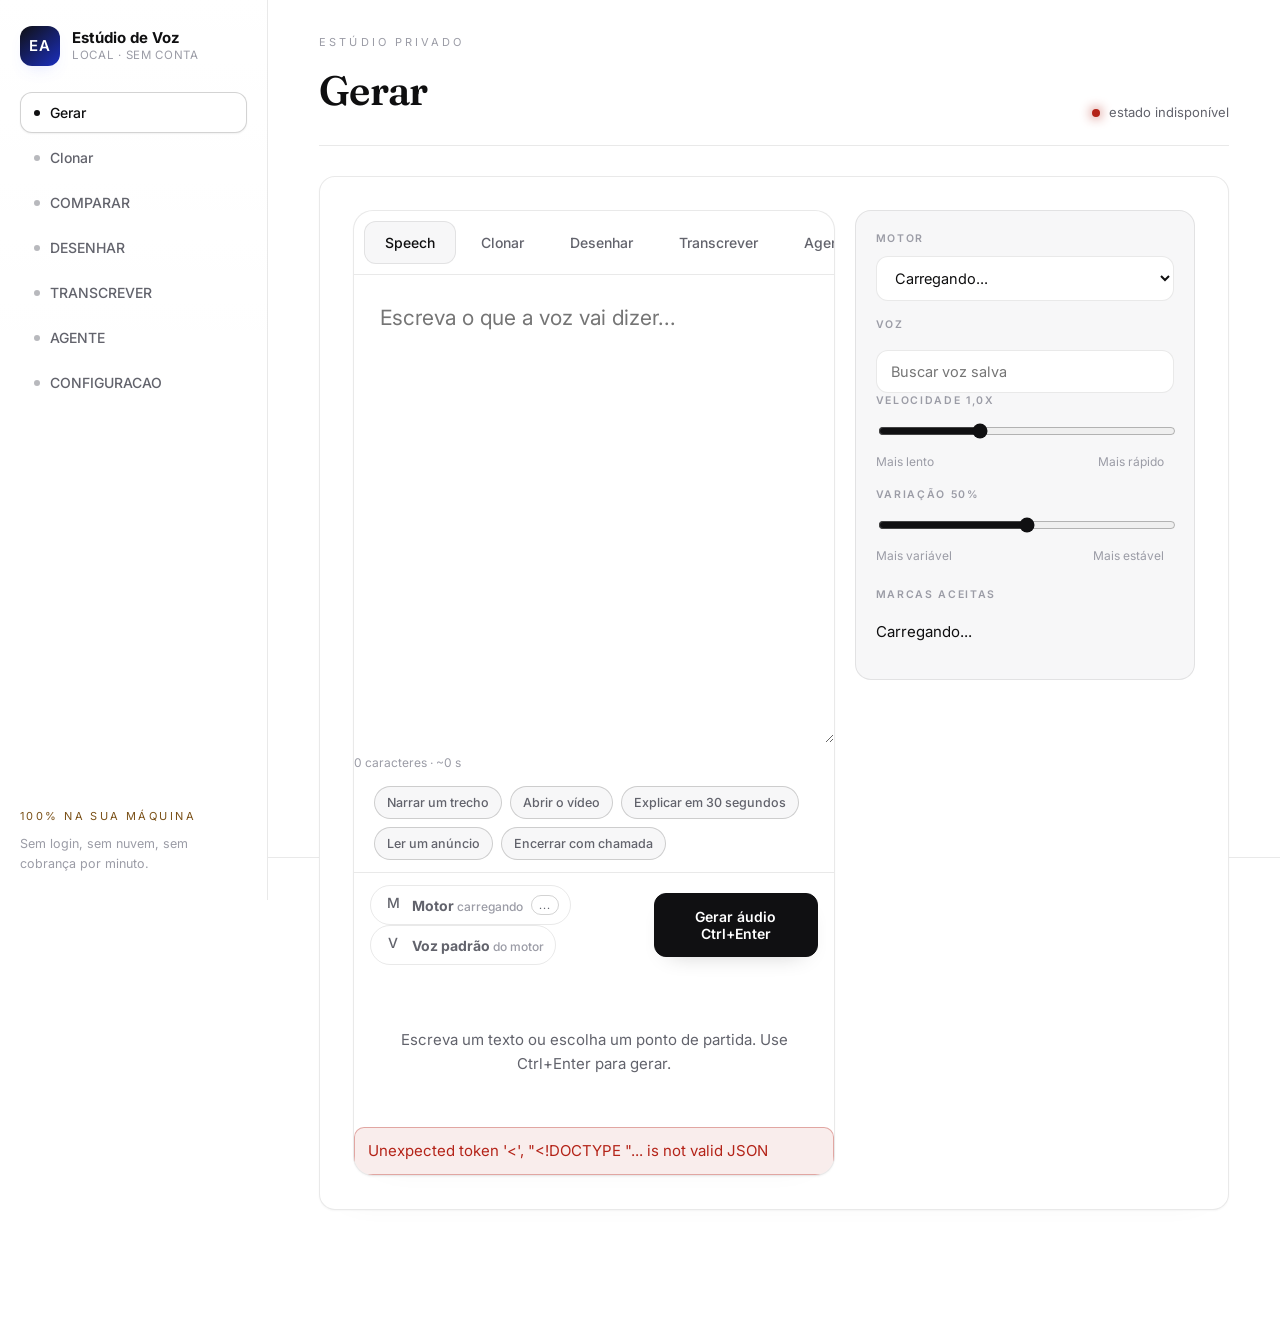
==== commit cbdfb705: "feat(tela): tema claro como padrao, branco de verdade e acao preta no padrao do alvo" ====
--- a/web/index.html
+++ b/web/index.html
@@ -1,5 +1,5 @@
 <!doctype html>
-<html lang="pt-BR" data-tema="estudio">
+<html lang="pt-BR" data-tema="papel">
   <head>
     <meta charset="utf-8">
     <meta name="viewport" content="width=device-width, initial-scale=1">
--- a/web/estilo.css
+++ b/web/estilo.css
@@ -23,6 +23,7 @@
   --campo: rgba(0, 0, 0, 0.42);
   --foco: rgba(61, 90, 254, 0.22);
   --sombra: rgba(0, 0, 0, 0.9);
+  --brilho: rgba(61, 90, 254, 0.95);
   --rodape-fundo: rgba(5, 5, 16, 0.88);
   --scroll: rgba(255, 255, 255, 0.18);
   --raio: 14px;
@@ -33,28 +34,31 @@
 }
 
 [data-tema="papel"] {
-  --fundo: #fdfcfc;
-  --painel: #f5f3f1;
+  --fundo: #ffffff;
+  --painel: #f7f7f8;
   --cartao: #ffffff;
-  --cartao-alto: #f5f3f1;
+  --cartao-alto: #f4f4f5;
   --fundo-painel: var(--painel);
   --fundo-cartao: var(--cartao);
   --fundo-cartao-alto: var(--cartao-alto);
-  --texto: #0a0a0a;
-  --texto-fraco: #5b5b66;
-  --texto-tenue: #74747e;
-  --acento: #0a0a0a;
-  --acento-claro: #2b2b33;
+  --texto: #0f0f10;
+  --texto-fraco: #62636c;
+  --texto-tenue: #9b9ca6;
+  --acento: #101012;
+  --acento-claro: #34343a;
   --dourado: #7a5017;
-  --borda: rgba(0, 0, 0, 0.08);
-  --borda-forte: rgba(0, 0, 0, 0.16);
+  --borda: rgba(15, 15, 16, 0.09);
+  --borda-forte: rgba(15, 15, 16, 0.18);
   --sucesso: #087a50;
   --erro: #b42318;
   --campo: #ffffff;
-  --foco: rgba(10, 10, 10, 0.14);
-  --sombra: rgba(30, 25, 20, 0.2);
-  --rodape-fundo: rgba(253, 252, 252, 0.9);
-  --scroll: rgba(0, 0, 0, 0.22);
+  --foco: rgba(16, 16, 18, 0.12);
+  --sombra: rgba(20, 20, 24, 0.1);
+  --brilho: rgba(16, 16, 18, 0.3);
+  --rodape-fundo: rgba(255, 255, 255, 0.92);
+  --scroll: rgba(15, 15, 16, 0.24);
+  --raio: 16px;
+  --raio-pequeno: 12px;
 }
 
 * { box-sizing: border-box; }
@@ -294,7 +298,7 @@
   color: #fff;
   font-weight: 600;
   padding: 14px 26px;
-  box-shadow: 0 18px 44px -22px rgba(61, 90, 254, 0.95);
+  box-shadow: 0 18px 44px -22px var(--brilho);
 }
 
 button.primario:hover,
@@ -302,7 +306,7 @@
 #comparar-gerar:hover,
 #agente-ligar:hover {
   background: linear-gradient(135deg, var(--acento-claro), var(--acento));
-  box-shadow: 0 22px 52px -20px rgba(61, 90, 254, 1);
+  box-shadow: 0 22px 52px -20px var(--brilho);
 }
 
 .grid, .grade { display: grid; grid-template-columns: repeat(auto-fit, minmax(190px, 1fr)); gap: 16px; }
@@ -580,3 +584,147 @@
 @media (prefers-reduced-motion: reduce) {
   * { transition: none !important; animation: none !important; }
 }
+
+/* ---------- refino: componentes nativos no padrao do estudio ---------- */
+
+/* medidor de duracao do clipe (nativo do navegador, precisa perder a cara de sistema) */
+.medidor-clipe { display: grid; gap: 8px; margin: 14px 0; }
+.medidor-clipe > span { color: var(--texto-fraco); font-size: 13px; }
+
+meter {
+  appearance: none;
+  -webkit-appearance: none;
+  width: 100%;
+  height: 6px;
+  border: 0;
+  border-radius: 999px;
+  background: var(--cartao-alto);
+  overflow: hidden;
+}
+
+meter::-webkit-meter-bar { background: var(--cartao-alto); border: 0; border-radius: 999px; }
+meter::-webkit-meter-optimum-value,
+meter::-webkit-meter-suboptimum-value,
+meter::-webkit-meter-even-less-good-value { background: var(--acento); border-radius: 999px; }
+meter::-moz-meter-bar { background: var(--acento); border-radius: 999px; }
+.medidor-clipe.valido meter::-webkit-meter-optimum-value { background: var(--sucesso); }
+.medidor-clipe.invalido meter::-webkit-meter-optimum-value { background: var(--erro); }
+
+/* grupos de opcao e caixas de aceite */
+fieldset {
+  border: 1px solid var(--borda);
+  border-radius: var(--raio-pequeno);
+  padding: 14px 16px 6px;
+  margin: 0 0 16px;
+}
+
+fieldset legend { padding: 0 6px; }
+
+fieldset label {
+  display: flex;
+  align-items: center;
+  gap: 10px;
+  margin-bottom: 10px;
+  color: var(--texto-fraco);
+  font-size: 13.5px;
+}
+
+input[type="radio"],
+input[type="checkbox"] {
+  width: 18px;
+  height: 18px;
+  margin: 0;
+  accent-color: var(--acento);
+}
+
+.consentimento {
+  border: 1px solid var(--borda);
+  border-radius: var(--raio-pequeno);
+  padding: 14px 16px;
+  margin-bottom: 16px;
+  background: var(--cartao);
+}
+
+.consentimento p { margin: 0 0 12px; color: var(--texto-fraco); font-size: 13px; line-height: 1.6; }
+
+/* cartoes de lista (perfis salvos, medicoes, configuracao) */
+.grade-cartoes > article,
+.grade-cartoes > div {
+  display: grid;
+  gap: 8px;
+  align-content: start;
+  min-width: 0;
+  padding: 16px;
+  border: 1px solid var(--borda);
+  border-radius: var(--raio-pequeno);
+  background: var(--cartao);
+  transition: border-color 0.25s var(--ease), transform 0.25s var(--ease);
+}
+
+.grade-cartoes > article:hover,
+.grade-cartoes > div:hover { border-color: var(--borda-forte); transform: translateY(-2px); }
+
+.grade-cartoes > article > strong { overflow-wrap: anywhere; line-height: 1.35; }
+.grade-cartoes > article > small { color: var(--texto-tenue); font-size: 12.5px; }
+.grade-cartoes > article > button { justify-self: start; margin-top: 4px; }
+
+/* a onda do player: barras desenhadas por js */
+.onda { display: flex; align-items: center; gap: 2px; height: 44px; flex: 1; min-width: 0; }
+.onda > span { flex: 1; min-width: 2px; border-radius: 999px; background: var(--acento-claro); opacity: 0.55; }
+.onda > span.tocando { opacity: 1; }
+
+/* ---------- tema papel: acabamento no padrao do alvo (branco, cartao limpo, acao preta) ---------- */
+
+[data-tema="papel"] body { background: var(--fundo); }
+
+/* cartao principal: borda de um fio e sombra curta, sem profundidade de vitrine */
+[data-tema="papel"] .painel,
+[data-tema="papel"] .compositor {
+  box-shadow: 0 1px 2px rgba(16, 16, 18, 0.04), 0 12px 32px -30px var(--sombra);
+}
+
+/* item ativo da lateral: branco com contorno, sem brilho colorido */
+[data-tema="papel"] .menu button.ativo {
+  background: #ffffff;
+  border-color: var(--borda-forte);
+  box-shadow: 0 1px 2px rgba(16, 16, 18, 0.06);
+}
+
+[data-tema="papel"] .menu button.ativo::before { background: var(--acento); box-shadow: none; }
+
+/* acao principal: preto solido, como o alvo */
+[data-tema="papel"] button.primario,
+[data-tema="papel"] button[type="submit"],
+[data-tema="papel"] #comparar-gerar,
+[data-tema="papel"] #agente-ligar {
+  background: var(--acento);
+  border-color: var(--acento);
+  color: #ffffff;
+  box-shadow: 0 10px 24px -16px var(--brilho);
+}
+
+[data-tema="papel"] button.primario:hover,
+[data-tema="papel"] button[type="submit"]:hover,
+[data-tema="papel"] #comparar-gerar:hover,
+[data-tema="papel"] #agente-ligar:hover {
+  background: #2a2a2f;
+  border-color: #2a2a2f;
+}
+
+/* a marca continua azul, com brilho discreto */
+[data-tema="papel"] .marca-simbolo { box-shadow: 0 8px 20px -14px rgba(61, 90, 254, 0.75); }
+
+/* campos e chips */
+[data-tema="papel"] input,
+[data-tema="papel"] select,
+[data-tema="papel"] textarea { background: var(--campo); }
+
+[data-tema="papel"] .chip:hover,
+[data-tema="papel"] .pílula:hover { border-color: var(--borda-forte); }
+
+/* rodape */
+[data-tema="papel"] #rodape { border-top: 1px solid var(--borda); }
+
+/* onda legivel no claro */
+[data-tema="papel"] .onda > span { opacity: 0.35; }
+[data-tema="papel"] .onda > span.tocando { opacity: 0.9; }
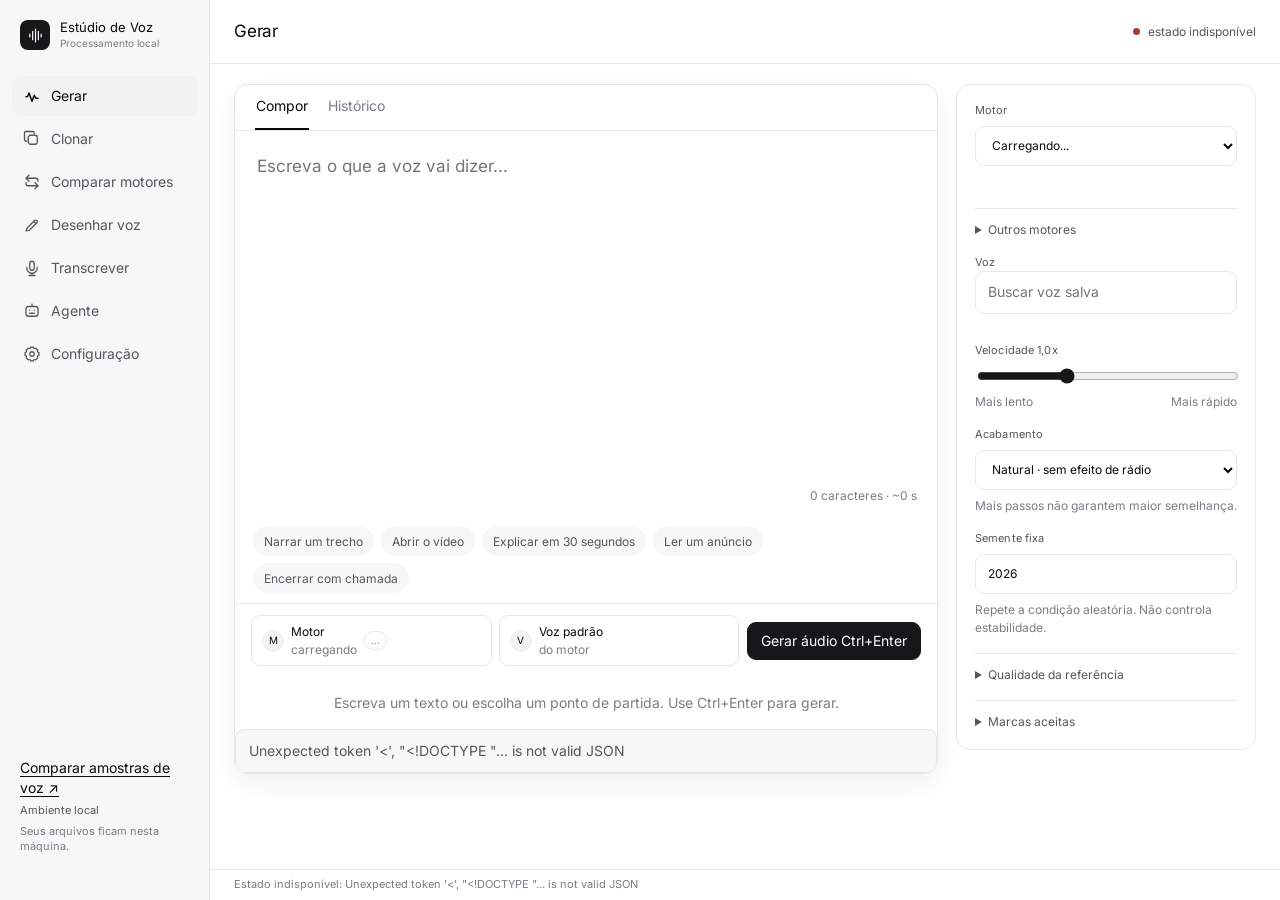
==== commit 80e1a8bc: "feat: publica o estudio como projeto aberto para contribuicao Motores novos, correcoes que destravam" ====
--- a/web/index.html
+++ b/web/index.html
@@ -4,30 +4,31 @@
     <meta charset="utf-8">
     <meta name="viewport" content="width=device-width, initial-scale=1">
     <title>Estúdio de Voz Local</title>
-    <link rel="preconnect" href="https://fonts.googleapis.com">
-    <link rel="stylesheet" href="https://fonts.googleapis.com/css2?family=Fraunces:opsz,wght@9..144,600;9..144,800&family=Inter:wght@400;500;600&display=swap">
-    <link rel="stylesheet" href="/web/estilo.css">
-    <link rel="stylesheet" href="/web/estilo-config.css">
+    <link rel="stylesheet" href="/web/estilo-v2.css">
   </head>
   <body>
     <div class="estudio">
       <aside class="lateral">
         <div class="marca">
-          <span class="marca-simbolo">EA</span>
-          <span class="marca-texto"><strong>Estúdio de Voz</strong><small>local · sem conta</small></span>
+          <span class="marca-simbolo" aria-hidden="true">
+            <svg viewBox="0 0 24 24"><path d="M4 14v-4m4 8V6m4 15V3m4 15V6m4 8v-4"/></svg>
+          </span>
+          <span class="marca-texto"><strong>Estúdio de Voz</strong><small>Processamento local</small></span>
         </div>
         <nav id="navegacao" aria-label="Áreas do estúdio" class="menu"></nav>
         <div class="lateral-rodape">
-          <p class="selo">100% na sua máquina</p>
-          <p class="lateral-nota">Sem login, sem nuvem, sem cobrança por minuto.</p>
+          <p><a href="/web/audicao.html">Comparar amostras de voz ↗</a></p>
+          <p class="selo">Ambiente local</p>
+          <p class="lateral-nota">Seus arquivos ficam nesta máquina.</p>
         </div>
       </aside>
 
       <main class="conteudo">
         <header class="topo">
-          <button id="sanfona" class="sanfona" type="button" aria-label="Abrir menu" aria-controls="navegacao" aria-expanded="false">☰</button>
+          <button id="sanfona" class="sanfona" type="button" aria-label="Abrir menu" aria-controls="navegacao" aria-expanded="false">
+            <svg viewBox="0 0 24 24" aria-hidden="true"><path d="M4 7h16M4 12h16M4 17h16"/></svg>
+          </button>
           <div class="topo-titulo">
-            <p class="rotulo">ESTÚDIO PRIVADO</p>
             <h1 id="titulo-area">Gerar áudio</h1>
           </div>
           <div class="topo-status">
--- a/web/estilo-v2.css
+++ b/web/estilo-v2.css
@@ -0,0 +1,462 @@
+@font-face {
+  font-family: "Studio Sans";
+  src: url("/web/recursos/Inter-Regular.ttf") format("truetype");
+  font-style: normal;
+  font-weight: 300 800;
+  font-display: swap;
+}
+
+:root,
+[data-tema="papel"] {
+  color-scheme: light;
+  --fundo: #ffffff;
+  --painel: #f7f7f8;
+  --cartao: #ffffff;
+  --cartao-alto: #f2f2f3;
+  --texto: #0a0a0a;
+  --texto-fraco: #55565d;
+  --texto-tenue: #7c7d84;
+  --borda: #e7e7e9;
+  --borda-forte: #d2d2d6;
+  --campo: #ffffff;
+  --acao: #171719;
+  --acao-texto: #ffffff;
+  --foco: #2563eb;
+  --erro: #a43c36;
+  --sucesso: #25745a;
+  --sombra: 0 10px 28px rgba(15, 15, 18, 0.06);
+  --rodape-fundo: rgba(255, 255, 255, 0.94);
+  --raio: 14px;
+  --raio-pequeno: 9px;
+  --corpo: "Studio Sans", Arial, sans-serif;
+}
+
+[data-tema="estudio"] {
+  color-scheme: dark;
+  --fundo: #111114;
+  --painel: #18181c;
+  --cartao: #1d1d21;
+  --cartao-alto: #25252a;
+  --texto: #f5f5f6;
+  --texto-fraco: #b5b5bd;
+  --texto-tenue: #8d8d97;
+  --borda: #2c2c32;
+  --borda-forte: #44444c;
+  --campo: #17171a;
+  --acao: #f3f3f4;
+  --acao-texto: #111114;
+  --foco: #a9a4ff;
+  --erro: #ef8e87;
+  --sucesso: #79c8a9;
+  --sombra: 0 12px 34px rgba(0, 0, 0, 0.22);
+  --rodape-fundo: rgba(17, 17, 20, 0.94);
+}
+
+* { box-sizing: border-box; }
+[hidden] { display: none !important; }
+html { min-width: 320px; background: var(--fundo); }
+body {
+  min-height: 100vh;
+  margin: 0;
+  background: var(--fundo);
+  color: var(--texto);
+  font-family: var(--corpo);
+  font-size: 14px;
+  line-height: 1.45;
+  -webkit-font-smoothing: antialiased;
+}
+
+button,
+input,
+select,
+textarea { font: inherit; }
+
+button,
+a,
+input,
+select,
+textarea { -webkit-tap-highlight-color: transparent; }
+
+button {
+  min-height: 36px;
+  padding: 8px 13px;
+  border: 1px solid var(--borda);
+  border-radius: var(--raio-pequeno);
+  background: var(--cartao);
+  color: var(--texto);
+  font-weight: 550;
+  cursor: pointer;
+}
+
+button:hover { background: var(--painel); border-color: var(--borda-forte); }
+button:disabled { cursor: not-allowed; opacity: 0.48; }
+
+:where(a, button, input, select, textarea, [tabindex]):focus-visible {
+  outline: 2px solid var(--foco);
+  outline-offset: 2px;
+}
+
+a { color: var(--texto); text-underline-offset: 3px; }
+p { margin: 0; }
+small, .ajuda { color: var(--texto-tenue); font-size: 12px; }
+
+h1,
+h2,
+h3 { color: var(--texto); font-family: var(--corpo); }
+
+h1 { margin: 0; font-size: 17px; font-weight: 650; letter-spacing: -0.01em; }
+h2 { margin: 0 0 18px; font-size: 18px; font-weight: 650; }
+h3 { margin: 24px 0 12px; font-size: 13px; font-weight: 650; }
+
+svg {
+  width: 20px;
+  height: 20px;
+  fill: none;
+  stroke: currentColor;
+  stroke-linecap: round;
+  stroke-linejoin: round;
+  stroke-width: 1.7;
+}
+
+.estudio {
+  display: grid;
+  grid-template-columns: 210px minmax(0, 1fr);
+  min-height: 100vh;
+}
+
+.lateral {
+  position: fixed;
+  inset: 0 auto 0 0;
+  z-index: 20;
+  display: flex;
+  width: 210px;
+  flex-direction: column;
+  padding: 18px 12px 46px;
+  border-right: 1px solid var(--borda);
+  background: var(--painel);
+}
+
+.marca { display: flex; align-items: center; gap: 10px; min-height: 34px; padding: 0 8px; }
+.marca-simbolo {
+  display: grid;
+  width: 30px;
+  height: 30px;
+  flex: 0 0 30px;
+  place-items: center;
+  border-radius: 8px;
+  background: var(--acao);
+  color: var(--acao-texto);
+}
+.marca-simbolo svg { width: 17px; height: 17px; }
+.marca-texto { display: grid; line-height: 1.15; }
+.marca-texto strong { font-size: 13px; font-weight: 650; }
+.marca-texto small { margin-top: 3px; font-size: 10px; }
+
+.menu { display: grid; gap: 3px; margin-top: 24px; }
+.menu button {
+  display: flex;
+  align-items: center;
+  gap: 10px;
+  width: 100%;
+  min-height: 40px;
+  padding: 8px 10px;
+  border-color: transparent;
+  background: transparent;
+  color: var(--texto-fraco);
+  text-align: left;
+}
+.menu button svg { width: 18px; height: 18px; flex: 0 0 18px; }
+.menu button:hover { background: var(--cartao); color: var(--texto); }
+.menu button.ativo { background: var(--cartao-alto); color: var(--texto); }
+.menu button.ativo svg { stroke-width: 2; }
+
+.lateral-rodape { display: grid; gap: 5px; margin-top: auto; padding: 0 8px; }
+.selo { color: var(--texto-fraco); font-size: 11px; font-weight: 650; }
+.lateral-nota { color: var(--texto-tenue); font-size: 11px; line-height: 1.35; }
+
+.conteudo { grid-column: 2; min-width: 0; padding-bottom: 34px; }
+.topo {
+  position: sticky;
+  top: 0;
+  z-index: 10;
+  display: flex;
+  min-height: 64px;
+  align-items: center;
+  gap: 12px;
+  padding: 0 24px;
+  border-bottom: 1px solid var(--borda);
+  background: color-mix(in srgb, var(--fundo) 92%, transparent);
+  backdrop-filter: blur(14px);
+}
+.topo-titulo { margin-right: auto; }
+.topo-status { display: flex; align-items: center; gap: 8px; color: var(--texto-fraco); font-size: 12px; }
+.ponto { width: 7px; height: 7px; border-radius: 50%; background: var(--sucesso); }
+.ponto.erro { background: var(--erro); }
+.sanfona { display: none; width: 36px; padding: 7px; }
+
+#areas { width: 100%; max-width: 1460px; margin: 0 auto; padding: 20px 24px 44px; }
+.painel { min-width: 0; }
+.painel > * + * { margin-top: 18px; }
+
+label { display: grid; gap: 7px; color: var(--texto-fraco); font-size: 12px; }
+input,
+select,
+textarea {
+  width: 100%;
+  min-height: 40px;
+  padding: 10px 12px;
+  border: 1px solid var(--borda);
+  border-radius: var(--raio-pequeno);
+  background: var(--campo);
+  color: var(--texto);
+}
+textarea { resize: vertical; line-height: 1.55; }
+input:hover,
+select:hover,
+textarea:hover { border-color: var(--borda-forte); }
+input[type="checkbox"],
+input[type="radio"] { width: 17px; min-height: 17px; accent-color: var(--acao); }
+input[type="range"] { min-height: 20px; padding: 0; accent-color: var(--acao); }
+input[type="file"] { padding: 8px; }
+input[type="file"]::file-selector-button {
+  margin-right: 10px;
+  padding: 7px 10px;
+  border: 1px solid var(--borda);
+  border-radius: 7px;
+  background: var(--cartao);
+  color: var(--texto);
+  font: inherit;
+  cursor: pointer;
+}
+
+fieldset { margin: 0 0 16px; padding: 14px; border: 1px solid var(--borda); border-radius: var(--raio-pequeno); }
+fieldset label { display: flex; align-items: center; gap: 8px; margin-top: 10px; }
+.campo-rotulo { color: var(--texto-fraco); font-size: 11px; font-weight: 650; letter-spacing: 0.01em; }
+
+button.primario,
+button[type="submit"],
+#comparar-gerar,
+#agente-ligar,
+.config-abrir {
+  border-color: var(--acao);
+  background: var(--acao);
+  color: var(--acao-texto);
+}
+button.primario:hover,
+button[type="submit"]:hover,
+#agente-ligar:hover,
+.config-abrir:hover { opacity: 0.88; background: var(--acao); }
+
+.rail { display: grid; grid-template-columns: minmax(0, 1fr) 300px; gap: 18px; align-items: start; }
+.compositor {
+  min-width: 0;
+  overflow: hidden;
+  border: 1px solid var(--borda);
+  border-radius: var(--raio);
+  background: var(--cartao);
+  box-shadow: var(--sombra);
+}
+.abas { display: flex; gap: 18px; min-height: 46px; align-items: end; padding: 0 20px; border-bottom: 1px solid var(--borda); }
+.aba { min-height: 45px; padding: 0 1px; border: 0; border-bottom: 2px solid transparent; border-radius: 0; background: transparent; color: var(--texto-tenue); }
+.aba:hover { background: transparent; color: var(--texto); }
+.aba.ativa { border-bottom-color: var(--texto); color: var(--texto); }
+
+.editor-gerar { position: relative; }
+.compositor textarea[data-campo="texto"] {
+  height: clamp(260px, calc(100vh - 430px), 380px);
+  min-height: 260px;
+  padding: 22px 22px 42px;
+  border: 0;
+  border-radius: 0;
+  background: transparent;
+  font-size: 17px;
+  resize: none;
+}
+.editor-gerar [data-campo="contador"] { position: absolute; right: 20px; bottom: 12px; }
+
+.pílulas,
+.pilulas { display: flex; flex-wrap: wrap; gap: 7px; padding: 10px 18px; }
+.pílula,
+.pilula { min-height: 30px; padding: 5px 10px; border-color: transparent; border-radius: 999px; background: var(--painel); color: var(--texto-fraco); font-size: 12px; font-weight: 500; }
+
+.linha-acao { display: flex; align-items: center; gap: 8px; padding: 11px 16px; border-top: 1px solid var(--borda); }
+.linha-acao > :last-child { margin-left: auto; }
+.chips-gerar { display: flex; min-width: 0; gap: 7px; }
+.chip {
+  display: inline-flex;
+  min-height: 36px;
+  align-items: center;
+  gap: 7px;
+  padding: 7px 10px;
+  border: 1px solid var(--borda);
+  border-radius: 9px;
+  background: var(--cartao);
+  color: var(--texto-fraco);
+  font-size: 12px;
+}
+.chip strong { color: var(--texto); font-weight: 600; }
+.chip select { min-height: 30px; padding: 4px 28px 4px 7px; }
+.avatar { display: grid; width: 22px; height: 22px; flex: 0 0 22px; place-items: center; border-radius: 50%; background: var(--cartao-alto); color: var(--texto); font-size: 10px; }
+.pastilha { padding: 2px 6px; border: 1px solid var(--borda); border-radius: 999px; color: var(--texto-tenue); font-size: 9px; }
+
+.ajustes,
+.rail > aside {
+  display: grid;
+  gap: 17px;
+  max-height: calc(100vh - 118px);
+  overflow: auto;
+  padding: 18px;
+  border: 1px solid var(--borda);
+  border-radius: var(--raio);
+  background: var(--cartao);
+}
+.slider { display: grid; grid-template-columns: 1fr auto; align-items: center; gap: 5px 10px; }
+.slider input { grid-column: 1 / -1; }
+.slider small:last-child { text-align: right; }
+details { border-top: 1px solid var(--borda); padding-top: 12px; }
+summary { color: var(--texto-fraco); font-size: 12px; font-weight: 650; cursor: pointer; }
+details p { margin-top: 9px; color: var(--texto-fraco); font-size: 12px; overflow-wrap: anywhere; }
+.lista-vozes { display: grid; gap: 10px; max-height: 310px; overflow-y: auto; overflow-x: hidden; margin-top: 12px; padding-right: 4px; }
+.voz-item { display: grid; grid-template-columns: minmax(0, 1fr) minmax(0, 1fr); gap: 8px; padding: 13px; border: 1px solid var(--borda); border-radius: 11px; min-width: 0; }
+.voz-item strong,
+.voz-item small { grid-column: 1 / -1; overflow-wrap: anywhere; white-space: normal; }
+.voz-item strong { font-size: 13px; line-height: 1.4; }
+.voz-item small { margin-top: -4px; }
+.voz-item button { grid-row: auto; min-width: 0; min-height: 36px; padding: 7px 4px; font-size: 11px; white-space: nowrap; }
+.voz-item.ativo { border-color: var(--texto); background: var(--painel); }
+.voz-item.ativo button:first-of-type { background: var(--acao); color: var(--acao-texto); border-color: var(--acao); }
+.motor-resumo { display: block; margin-top: 8px; line-height: 1.5; }
+.catalogo-motores { display: grid; gap: 8px; margin-top: 12px; }
+.catalogo-motores article { padding: 10px; border: 1px solid var(--borda); border-radius: 8px; }
+.catalogo-motores strong, .catalogo-motores small { display: block; overflow-wrap: anywhere; }
+.chip { min-width: 0; text-align: left; }
+.chip > span:not(.avatar):not(.pastilha) { min-width: 0; }
+.chip strong, .chip small { display: block; overflow: hidden; text-overflow: ellipsis; white-space: nowrap; }
+.chips-gerar { flex: 1; flex-wrap: wrap; }
+.chips-gerar .chip { flex: 1 1 148px; overflow: hidden; }
+.linha-acao > .primario { flex-shrink: 0; }
+
+.vazio { display: grid; min-height: 52px; place-items: center; padding: 13px 18px; color: var(--texto-tenue); text-align: center; }
+.aviso { padding: 11px 13px; border: 1px solid var(--borda); border-radius: var(--raio-pequeno); background: var(--painel); color: var(--texto-fraco); }
+.aviso.erro,
+.erro { border-color: color-mix(in srgb, var(--erro) 40%, var(--borda)); color: var(--erro); }
+[role="status"].ok,
+.ok { color: var(--sucesso); }
+
+.player { display: flex; min-width: 0; align-items: center; gap: 10px; padding: 12px 16px; border: 1px solid var(--borda); border-radius: var(--raio-pequeno); background: var(--cartao); }
+.compositor > .player { border-width: 1px 0 0; border-radius: 0; }
+.player > button:first-child { width: 36px; min-height: 36px; padding: 0; border-radius: 50%; }
+.player audio { width: 100%; min-width: 170px; height: 34px; }
+.onda { display: flex; min-width: 170px; flex: 1; align-items: center; }
+.onda audio { display: block; }
+.onda > i { display: none; }
+
+.duplo,
+.grade-cartoes,
+.config-grade { display: grid; grid-template-columns: repeat(2, minmax(0, 1fr)); gap: 14px; }
+.grade-cartoes { grid-template-columns: repeat(auto-fit, minmax(190px, 1fr)); }
+.grade-cartoes > article,
+.grade-cartoes > div,
+.config-grade > div,
+.duplo > article,
+.duplo > section { min-width: 0; padding: 17px; border: 1px solid var(--borda); border-radius: var(--raio); background: var(--cartao); }
+.grade-cartoes p,
+.duplo p { margin-top: 7px; color: var(--texto-fraco); }
+
+.solte { display: grid; min-height: 160px; place-items: center; gap: 7px; padding: 24px; border: 1px dashed var(--borda-forte); border-radius: var(--raio); background: var(--painel); color: var(--texto-fraco); text-align: center; cursor: pointer; }
+.solte:hover,
+.solte.arrastando,
+.solte[data-arrastando="sim"] { border-color: var(--texto); background: var(--cartao-alto); }
+.solte input[type="file"] { max-width: 390px; background: var(--cartao); }
+.medidor-clipe { display: grid; gap: 6px; margin: 12px 0; color: var(--texto-fraco); }
+.medidor-clipe meter { width: 100%; }
+.consentimento { margin: 14px 0; padding: 13px; border-radius: var(--raio-pequeno); background: var(--painel); color: var(--texto-fraco); }
+.consentimento label { display: flex; align-items: flex-start; gap: 8px; margin-top: 10px; }
+
+[data-form-desenhar],
+[data-form-comparar],
+[data-form-transcrever] { display: grid; gap: 14px; padding: 18px; }
+[data-form-desenhar] .linha-acao,
+[data-form-comparar] .linha-acao,
+[data-form-transcrever] .linha-acao { margin: 2px -18px -18px; }
+#agente .compositor { display: grid; gap: 12px; padding: 18px; }
+#agente .compositor .linha-acao { margin: 4px -18px -18px; }
+
+pre { max-width: 100%; overflow: auto; padding: 14px; border: 1px solid var(--borda); border-radius: var(--raio-pequeno); background: var(--painel); color: var(--texto); font-size: 12px; white-space: pre; }
+ol.grade-cartoes { padding: 0; list-style: none; counter-reset: passos; }
+ol.grade-cartoes li { position: relative; min-height: 76px; padding: 15px 15px 15px 48px; border: 1px solid var(--borda); border-radius: var(--raio); background: var(--cartao); counter-increment: passos; }
+ol.grade-cartoes li::before { content: counter(passos); position: absolute; left: 15px; top: 15px; display: grid; width: 24px; height: 24px; place-items: center; border-radius: 50%; background: var(--acao); color: var(--acao-texto); font-size: 11px; font-weight: 700; }
+ol.grade-cartoes li strong,
+ol.grade-cartoes li span { display: block; }
+ol.grade-cartoes li span { margin-top: 4px; color: var(--texto-fraco); font-size: 12px; }
+
+.area-config { display: grid; gap: 18px; }
+.config-grade { grid-template-columns: repeat(auto-fit, minmax(180px, 1fr)); }
+.config-grade span,
+.config-grade strong { display: block; }
+.config-grade span { color: var(--texto-tenue); font-size: 11px; }
+.config-grade strong { margin-top: 6px; overflow-wrap: anywhere; }
+.config-abrir { width: max-content; }
+.config-licencas { padding: 18px; border: 1px solid var(--borda); border-radius: var(--raio); background: var(--cartao); }
+.config-licencas h3 { margin-top: 0; }
+.config-lista-licencas { display: grid; gap: 7px; }
+.config-lista-licencas p,
+.config-aviso { color: var(--texto-fraco); font-size: 12px; }
+.tema-opcoes { display: flex; gap: 8px; }
+.tema-opcoes button[aria-pressed="true"] { border-color: var(--acao); background: var(--acao); color: var(--acao-texto); }
+
+.item-historico { display: grid; gap: 3px; padding: 12px 18px; border-top: 1px solid var(--borda); }
+.rodape { position: fixed; right: 0; bottom: 0; left: 210px; z-index: 12; min-height: 30px; padding: 7px 24px; border-top: 1px solid var(--borda); background: var(--rodape-fundo); color: var(--texto-tenue); font-size: 11px; backdrop-filter: blur(12px); }
+
+* { scrollbar-width: thin; scrollbar-color: var(--borda-forte) transparent; }
+::selection { background: color-mix(in srgb, var(--foco) 28%, transparent); }
+
+@media (max-height: 850px) and (min-width: 901px) {
+  #areas { padding-top: 14px; }
+  .compositor textarea[data-campo="texto"] { height: calc(100vh - 416px); min-height: 210px; }
+  .pílulas { padding-block: 7px; }
+  .ajustes { gap: 12px; padding: 14px; }
+  .lista-vozes { max-height: 270px; }
+}
+
+@media (max-width: 1080px) {
+  .rail { grid-template-columns: minmax(0, 1fr) 270px; }
+  .linha-acao { flex-wrap: wrap; }
+}
+
+@media (max-width: 900px) {
+  .estudio { grid-template-columns: 1fr; }
+  .conteudo { grid-column: 1; }
+  .lateral { display: none; width: min(280px, 88vw); box-shadow: var(--sombra); }
+  .menu-aberto .lateral { display: flex; }
+  .sanfona { display: grid; place-items: center; }
+  .rail { grid-template-columns: 1fr; }
+  .ajustes,
+  .rail > aside { max-height: none; }
+  .rodape { left: 0; }
+}
+
+@media (max-width: 620px) {
+  .topo { min-height: 58px; padding: 0 14px; }
+  .topo-status { max-width: 45%; overflow: hidden; text-overflow: ellipsis; white-space: nowrap; }
+  #areas { padding: 12px 12px 48px; }
+  .compositor textarea[data-campo="texto"] { height: 220px; min-height: 180px; padding: 18px 16px 40px; font-size: 16px; }
+  .abas { padding-inline: 14px; }
+  .pílulas { flex-wrap: nowrap; overflow-x: auto; padding-inline: 12px; }
+  .linha-acao { align-items: stretch; flex-direction: column; }
+  .linha-acao > :last-child { width: 100%; margin-left: 0; }
+  .chips-gerar { display: grid; grid-template-columns: 1fr 1fr; }
+  .chip { min-width: 0; overflow: hidden; }
+  .chip span { overflow: hidden; text-overflow: ellipsis; white-space: nowrap; }
+  .duplo,
+  .grade-cartoes,
+  .config-grade { grid-template-columns: 1fr; }
+  .player { flex-wrap: wrap; }
+  .onda { flex-basis: 100%; order: -1; }
+  .solte { min-height: 140px; padding: 18px 12px; }
+  ol.grade-cartoes { grid-template-columns: 1fr; }
+}
+
+@media (prefers-reduced-motion: reduce) {
+  *, *::before, *::after { scroll-behavior: auto !important; transition: none !important; animation: none !important; }
+}
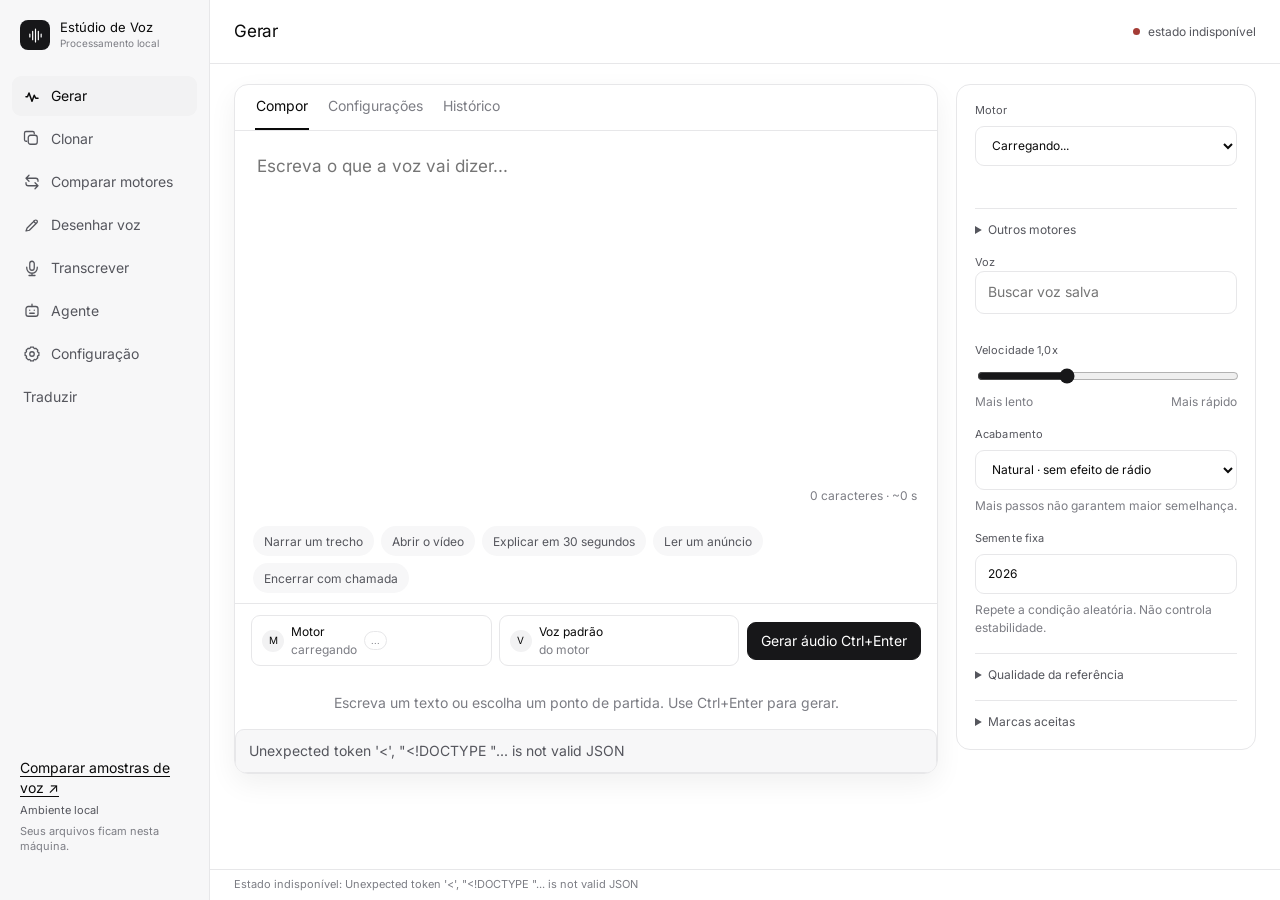
==== commit a45ec9a6: "feat(estudio): historico navegavel, painel de config e traducao com audio para audio Duas frentes no" ====
--- a/web/index.html
+++ b/web/index.html
@@ -46,6 +46,7 @@
     <script src="/web/comparar.js" defer></script>
     <script src="/web/desenhar.js" defer></script>
     <script src="/web/transcrever.js" defer></script>
+    <script src="/web/traduzir.js" defer></script>
     <script src="/web/agente.js" defer></script>
     <script src="/web/config.js" defer></script>
     <script src="/web/app.js" defer></script>
--- a/web/estilo-v2.css
+++ b/web/estilo-v2.css
@@ -362,6 +362,9 @@
 .duplo > section { min-width: 0; padding: 17px; border: 1px solid var(--borda); border-radius: var(--raio); background: var(--cartao); }
 .grade-cartoes p,
 .duplo p { margin-top: 7px; color: var(--texto-fraco); }
+.cartao-perfil { display: grid; gap: 6px; align-content: start; justify-items: start; }
+.cartao-perfil small { color: var(--texto-fraco); }
+.cartao-perfil button { margin-top: 4px; }
 
 .solte { display: grid; min-height: 160px; place-items: center; gap: 7px; padding: 24px; border: 1px dashed var(--borda-forte); border-radius: var(--raio); background: var(--painel); color: var(--texto-fraco); text-align: center; cursor: pointer; }
 .solte:hover,
@@ -370,6 +373,7 @@
 .solte input[type="file"] { max-width: 390px; background: var(--cartao); }
 .medidor-clipe { display: grid; gap: 6px; margin: 12px 0; color: var(--texto-fraco); }
 .medidor-clipe meter { width: 100%; }
+.medidor-clipe .uso-motores { display: block; margin-top: 2px; color: var(--texto-fraco); font-size: 0.78rem; line-height: 1.45; }
 .consentimento { margin: 14px 0; padding: 13px; border-radius: var(--raio-pequeno); background: var(--painel); color: var(--texto-fraco); }
 .consentimento label { display: flex; align-items: flex-start; gap: 8px; margin-top: 10px; }
 
@@ -460,3 +464,48 @@
 @media (prefers-reduced-motion: reduce) {
   *, *::before, *::after { scroll-behavior: auto !important; transition: none !important; animation: none !important; }
 }
+
+/* ── Histórico (lista + detalhe) e aba Configurações ────────────────────────── */
+.painel-config { display: grid; gap: 14px; padding: 16px 20px 20px; }
+.config-cabecalho { display: flex; align-items: baseline; justify-content: space-between; gap: 10px; }
+.config-cabecalho h3 { margin: 0; font-size: 15px; font-weight: 600; }
+.config-cabecalho small { color: var(--texto-tenue); }
+.config-linhas { display: grid; gap: 0; border: 1px solid var(--borda); border-radius: var(--raio-pequeno); overflow: hidden; }
+.config-linha { display: flex; align-items: baseline; justify-content: space-between; gap: 14px; padding: 9px 13px; background: var(--cartao); border-top: 1px solid var(--borda); }
+.config-linha:first-child { border-top: 0; }
+.config-rotulo { color: var(--texto-tenue); }
+.config-valor { color: var(--texto); font-variant-numeric: tabular-nums; text-align: right; }
+.config-form { display: grid; gap: 12px; padding-top: 4px; }
+.config-form .primario { justify-self: start; }
+.config-status { color: var(--texto-tenue); }
+.config-status:not(:empty) { padding: 8px 11px; border: 1px solid var(--borda); border-radius: var(--raio-pequeno); background: var(--painel); color: var(--texto-fraco); }
+
+[data-painel="historico"],
+[data-painel="config"] { display: grid; max-height: clamp(360px, calc(100vh - 190px), 760px); overflow: auto; align-content: start; }
+[data-painel="config"] .painel-config { overflow: visible; }
+.historico-topo { position: sticky; top: 0; z-index: 2; display: grid; gap: 10px; margin: 0; padding: 14px 18px 10px; background: var(--cartao); border-bottom: 1px solid var(--borda); }
+[data-campo="busca-historico"] { margin: 0; }
+.chips-filtro { display: flex; gap: 7px; padding: 0; flex-wrap: wrap; }
+.chip-filtro { min-height: 28px; padding: 4px 11px; border: 1px solid var(--borda); border-radius: 999px; background: var(--cartao); color: var(--texto-fraco); font-size: 12px; }
+.chip-filtro.ativo { border-color: var(--texto); color: var(--texto); background: var(--cartao-alto); }
+.grupo-dia { padding: 14px 18px 4px; color: var(--texto-tenue); font-size: 11px; letter-spacing: 0.06em; text-transform: uppercase; }
+button.item-historico { width: 100%; text-align: left; border: 0; border-top: 1px solid var(--borda); border-radius: 0; background: transparent; cursor: pointer; }
+button.item-historico:hover { background: var(--painel); }
+button.item-historico strong { font-weight: 500; line-height: 1.35; }
+button.item-historico small { color: var(--texto-tenue); }
+
+[data-vista="historico-detalhe"] { display: grid; gap: 12px; padding: 14px 18px 20px; }
+.voltar { justify-self: start; min-height: 32px; padding: 4px 10px; border: 0; background: transparent; color: var(--texto-fraco); }
+.voltar:hover { background: var(--painel); color: var(--texto); }
+.detalhe-topo { display: flex; align-items: baseline; justify-content: space-between; gap: 12px; }
+.chip-quando { padding: 3px 10px; border: 1px solid var(--borda); border-radius: 999px; background: var(--cartao-alto); color: var(--texto-fraco); font-size: 12px; }
+.detalhe-id { color: var(--texto-tenue); font-family: ui-monospace, "Cascadia Mono", Consolas, monospace; }
+.detalhe-acoes { display: flex; flex-wrap: wrap; gap: 8px; }
+.secundario { display: inline-flex; min-height: 36px; align-items: center; padding: 7px 13px; border: 1px solid var(--borda); border-radius: var(--raio-pequeno); background: var(--cartao); color: var(--texto); text-decoration: none; }
+.secundario:hover { border-color: var(--borda-forte); background: var(--cartao-alto); }
+.secundario.desabilitado, .secundario[aria-disabled="true"] { opacity: 0.5; pointer-events: none; }
+.detalhe-config h4, .detalhe-texto h4 { margin: 0 0 8px; font-size: 13px; letter-spacing: 0.04em; text-transform: uppercase; color: var(--texto-tenue); }
+.detalhe-config { display: grid; }
+.detalhe-texto { display: grid; gap: 6px; }
+.detalhe-texto p { margin: 0; padding: 11px 13px; max-height: 190px; overflow: auto; border: 1px solid var(--borda); border-radius: var(--raio-pequeno); background: var(--cartao); color: var(--texto-fraco); line-height: 1.5; }
+.detalhe-texto small { color: var(--texto-tenue); }
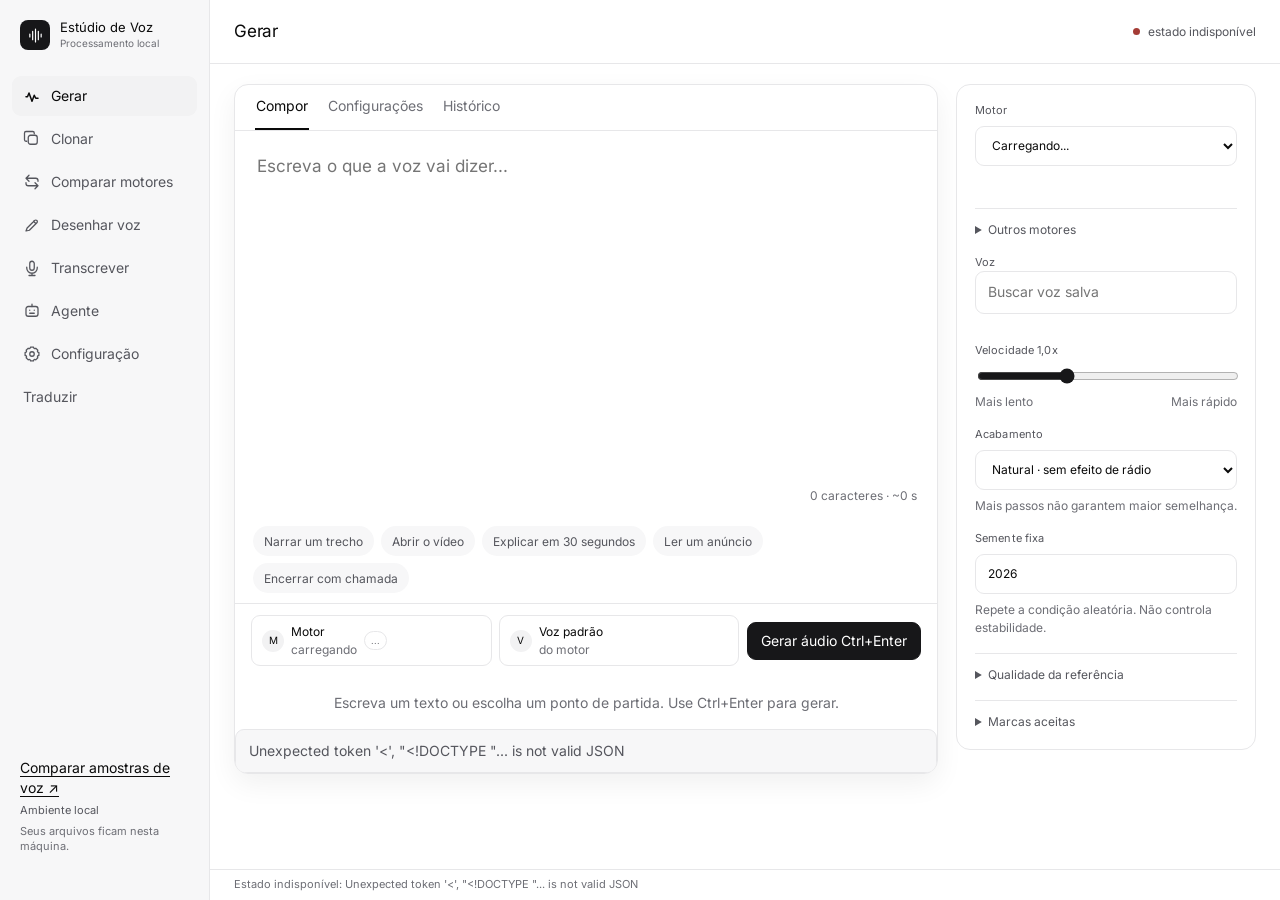
==== commit 46f55db1: "fix(serio): fecha os achados da auditoria tardia e endurece a entrada Seguranca e integridade: trans" ====
--- a/web/index.html
+++ b/web/index.html
@@ -11,7 +11,7 @@
       <aside class="lateral">
         <div class="marca">
           <span class="marca-simbolo" aria-hidden="true">
-            <svg viewBox="0 0 24 24"><path d="M4 14v-4m4 8V6m4 15V3m4 15V6m4 8v-4"/></svg>
+            <svg viewBox="0 0 24 24" aria-hidden="true" focusable="false"><path d="M4 14v-4m4 8V6m4 15V3m4 15V6m4 8v-4"/></svg>
           </span>
           <span class="marca-texto"><strong>Estúdio de Voz</strong><small>Processamento local</small></span>
         </div>
--- a/web/estilo-v2.css
+++ b/web/estilo-v2.css
@@ -15,7 +15,7 @@
   --cartao-alto: #f2f2f3;
   --texto: #0a0a0a;
   --texto-fraco: #55565d;
-  --texto-tenue: #7c7d84;
+  --texto-tenue: #6d6e75;
   --borda: #e7e7e9;
   --borda-forte: #d2d2d6;
   --campo: #ffffff;
@@ -509,3 +509,23 @@
 .detalhe-texto { display: grid; gap: 6px; }
 .detalhe-texto p { margin: 0; padding: 11px 13px; max-height: 190px; overflow: auto; border: 1px solid var(--borda); border-radius: var(--raio-pequeno); background: var(--cartao); color: var(--texto-fraco); line-height: 1.5; }
 .detalhe-texto small { color: var(--texto-tenue); }
+
+
+/* ---------- Comparar motores: o select nao pode engolir o rotulo ---------- */
+
+/* Os dois selects da comparacao trazem nomes curtos, mas o select ainda e um
+   elemento que nao encolhe sozinho. Sem isto ele empurra o rotulo de
+   dispositivo para fora e ele aparece como "na p...", que nao diz nada.
+   O select cede espaco; o rotulo, nao. */
+.chip > select {
+  min-width: 0;
+  flex: 1 1 auto;
+  max-width: 100%;
+}
+
+.chip > small {
+  flex: 0 0 auto;
+  max-width: none;
+  overflow: visible;
+  text-overflow: clip;
+}
